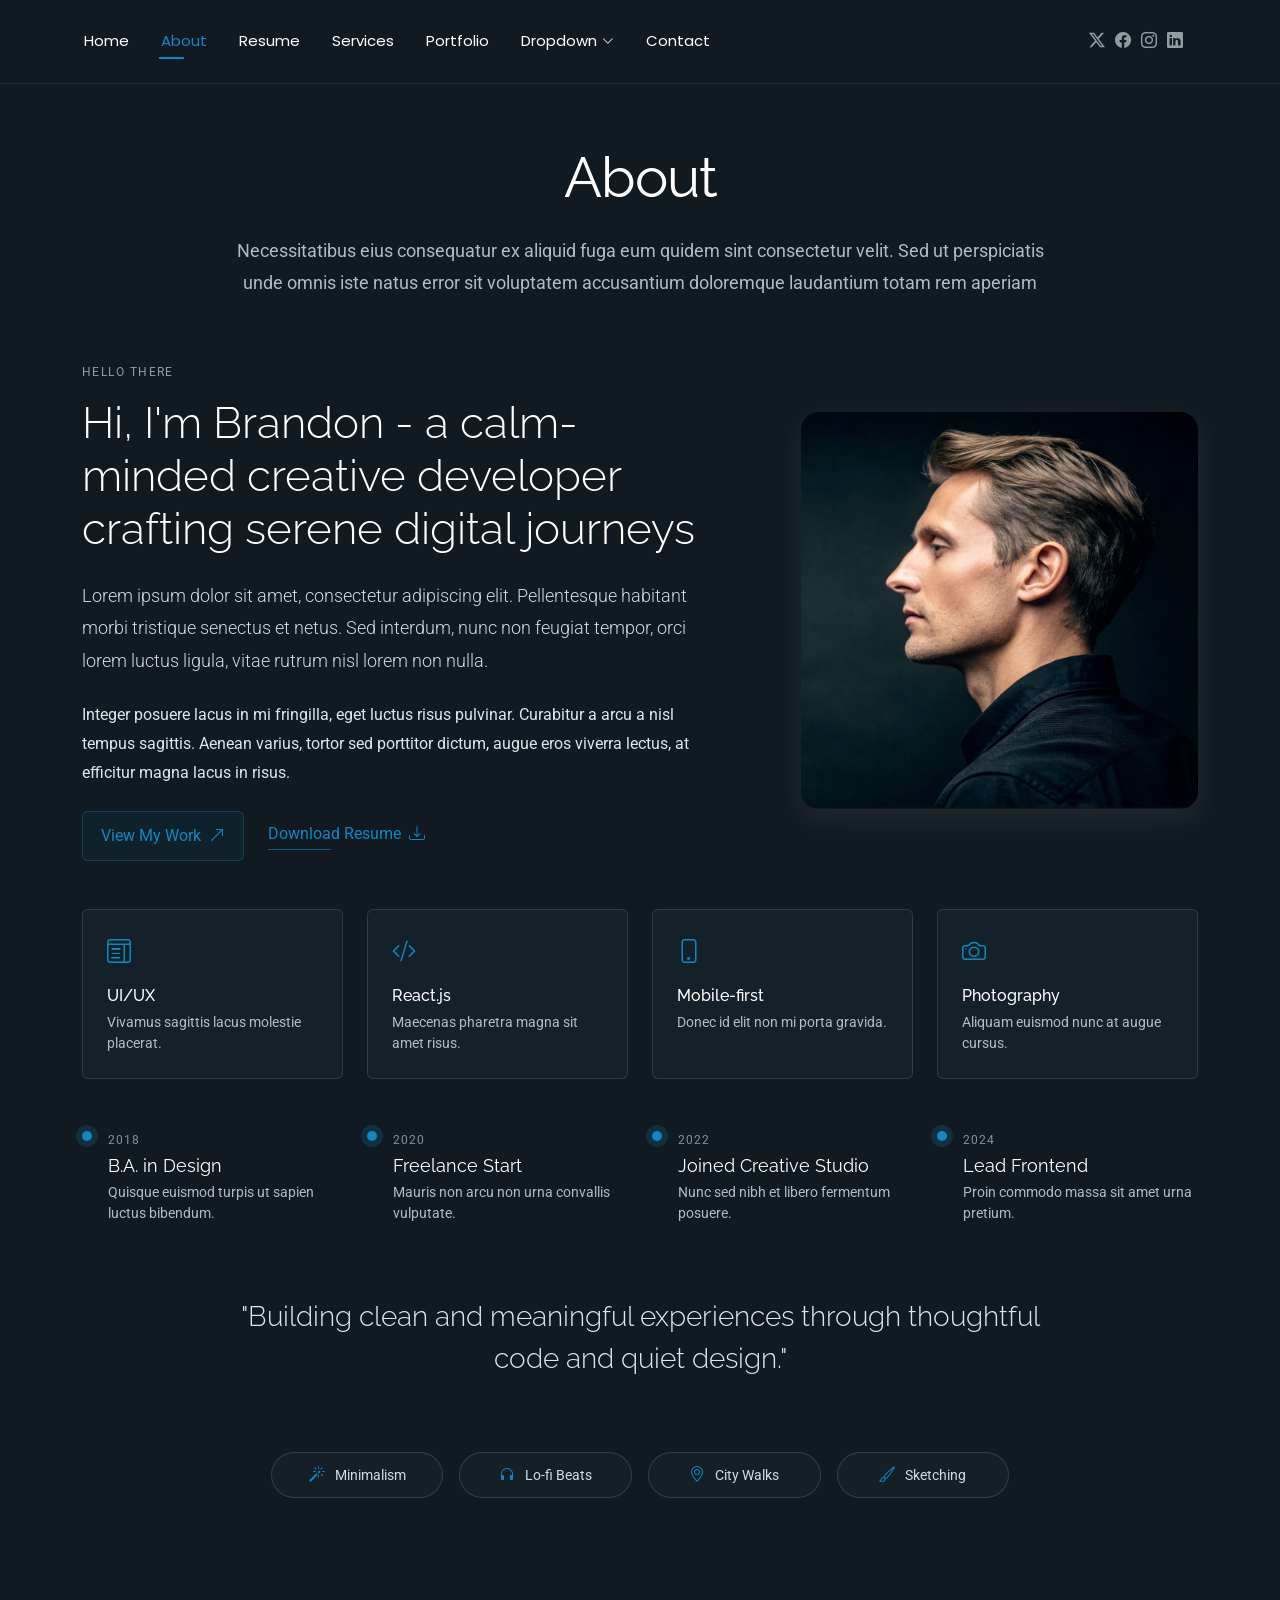
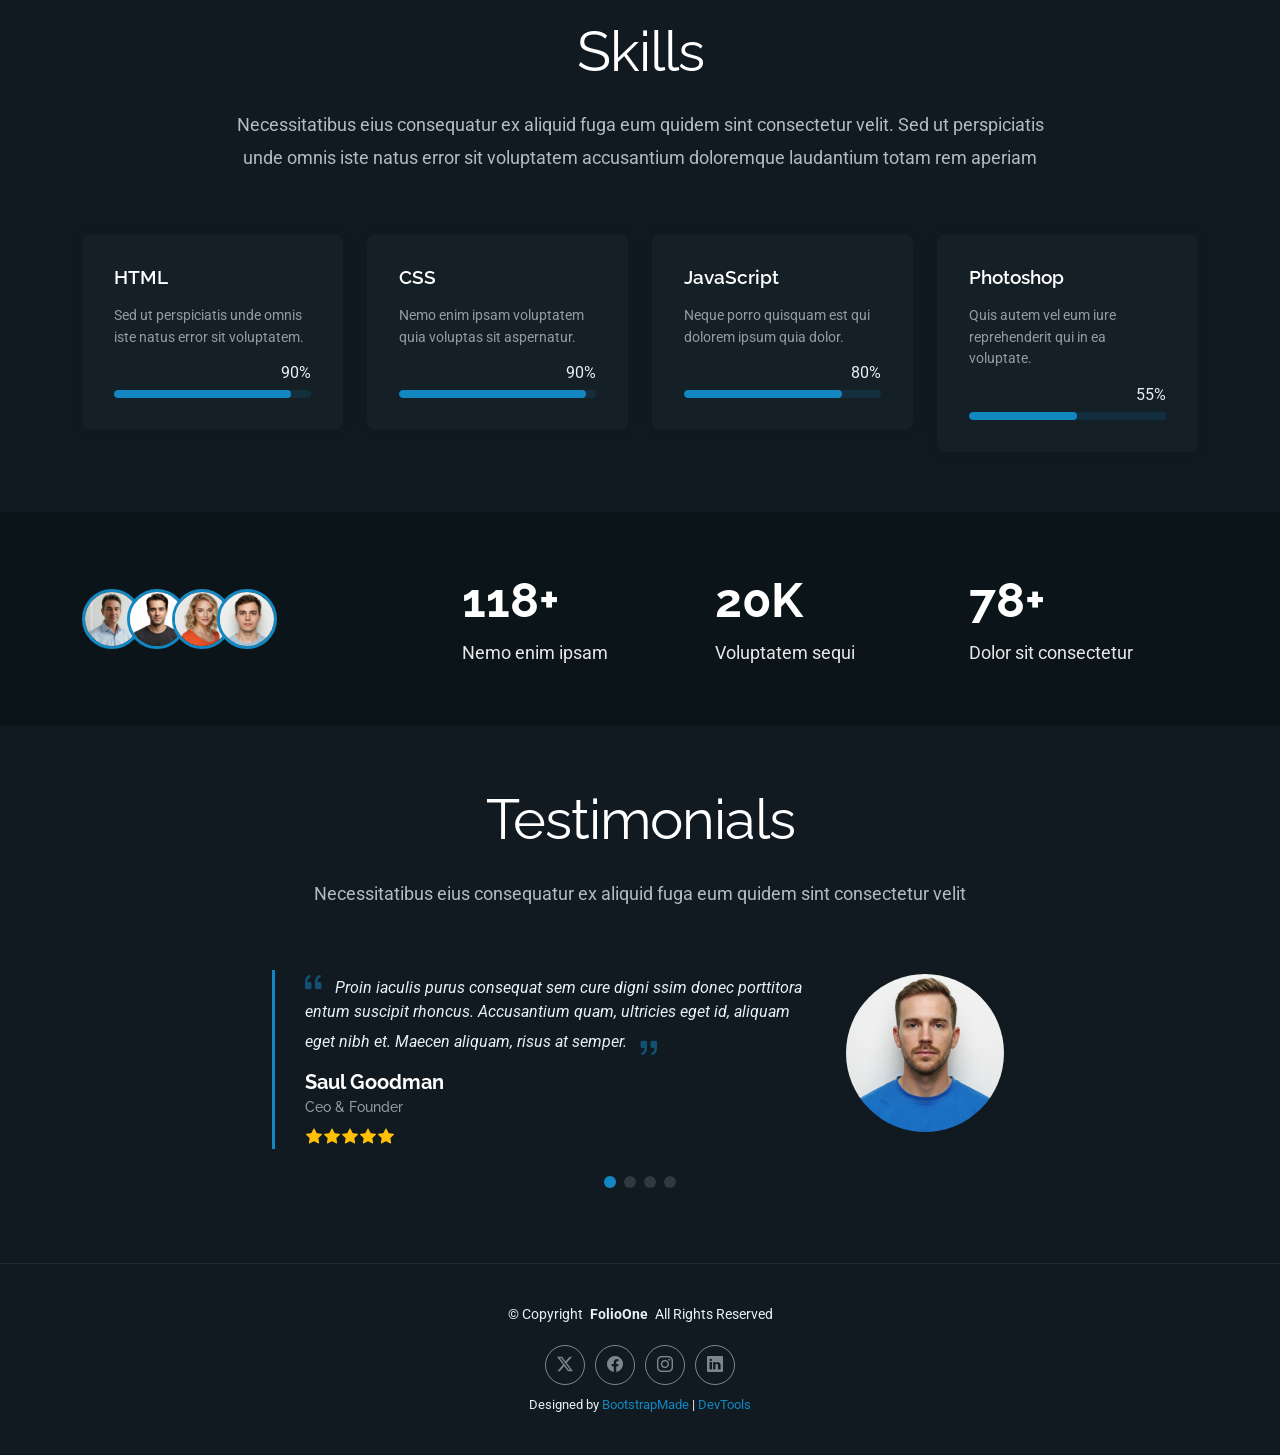
==== about.html @ ba0eefe0 "update resemu" ====
<!DOCTYPE html>
<html lang="en">

<head>
  <meta charset="utf-8">
  <meta content="width=device-width, initial-scale=1.0" name="viewport">
  <title>About - FolioOne Bootstrap Template</title>
  <meta name="description" content="">
  <meta name="keywords" content="">

  <!-- Favicons -->
  <link href="assets/img/favicon.png" rel="icon">
  <link href="assets/img/apple-touch-icon.png" rel="apple-touch-icon">

  <!-- Fonts -->
  <link href="https://fonts.googleapis.com" rel="preconnect">
  <link href="https://fonts.gstatic.com" rel="preconnect" crossorigin>
  <link href="https://fonts.googleapis.com/css2?family=Roboto:ital,wght@0,100;0,300;0,400;0,500;0,700;0,900;1,100;1,300;1,400;1,500;1,700;1,900&family=Poppins:ital,wght@0,100;0,200;0,300;0,400;0,500;0,600;0,700;0,800;0,900;1,100;1,200;1,300;1,400;1,500;1,600;1,700;1,800;1,900&family=Raleway:ital,wght@0,100;0,200;0,300;0,400;0,500;0,600;0,700;0,800;0,900;1,100;1,200;1,300;1,400;1,500;1,600;1,700;1,800;1,900&display=swap" rel="stylesheet">

  <!-- Vendor CSS Files -->
  <link href="assets/vendor/bootstrap/css/bootstrap.min.css" rel="stylesheet">
  <link href="assets/vendor/bootstrap-icons/bootstrap-icons.css" rel="stylesheet">
  <link href="assets/vendor/aos/aos.css" rel="stylesheet">
  <link href="assets/vendor/swiper/swiper-bundle.min.css" rel="stylesheet">
  <link href="assets/vendor/glightbox/css/glightbox.min.css" rel="stylesheet">

  <!-- Main CSS File -->
  <link href="assets/css/main.css" rel="stylesheet">

  <!-- =======================================================
  * Template Name: FolioOne
  * Template URL: https://bootstrapmade.com/folioone-bootstrap-portfolio-website-template/
  * Updated: Aug 23 2025 with Bootstrap v5.3.7
  * Author: BootstrapMade.com
  * License: https://bootstrapmade.com/license/
  ======================================================== -->
</head>

<body class="about-page">

  <header id="header" class="header d-flex align-items-center light-background sticky-top">
    <div class="container position-relative d-flex align-items-center justify-content-between">

      <!-- <a href="index.html" class="logo d-flex align-items-center me-auto me-xl-0">
      <img src="assets/img/logo.webp" alt="">
      <h1 class="sitename">FolioOne</h1> 
    </a> -->

      <nav id="navmenu" class="navmenu">
        <ul>
          <li><a href="index.html">Home</a></li>
          <li><a href="about.html" class="active">About</a></li>
          <li><a href="resume.html">Resume</a></li>
          <li><a href="services.html">Services</a></li>
          <li><a href="portfolio.html">Portfolio</a></li>
          <li class="dropdown"><a href="#"><span>Dropdown</span> <i class="bi bi-chevron-down toggle-dropdown"></i></a>
            <ul>
              <li><a href="#">Dropdown 1</a></li>
              <li class="dropdown"><a href="#"><span>Deep Dropdown</span> <i class="bi bi-chevron-down toggle-dropdown"></i></a>
                <ul>
                  <li><a href="#">Deep Dropdown 1</a></li>
                  <li><a href="#">Deep Dropdown 2</a></li>
                  <li><a href="#">Deep Dropdown 3</a></li>
                  <li><a href="#">Deep Dropdown 4</a></li>
                  <li><a href="#">Deep Dropdown 5</a></li>
                </ul>
              </li>
              <li><a href="#">Dropdown 2</a></li>
              <li><a href="#">Dropdown 3</a></li>
              <li><a href="#">Dropdown 4</a></li>
            </ul>
          </li>
          <li><a href="contact.html">Contact</a></li>
        </ul>
        <i class="mobile-nav-toggle d-xl-none bi bi-list"></i>
      </nav>

      <div class="header-social-links">
        <a href="#" class="twitter"><i class="bi bi-twitter-x"></i></a>
        <a href="#" class="facebook"><i class="bi bi-facebook"></i></a>
        <a href="#" class="instagram"><i class="bi bi-instagram"></i></a>
        <a href="#" class="linkedin"><i class="bi bi-linkedin"></i></a>
      </div>

    </div>
  </header>

  <main class="main">

    <!-- About Section -->
    <section id="about" class="about section">

      <!-- Section Title -->
      <div class="container section-title" data-aos="fade-up">
        <h2>About</h2>
        <p>Necessitatibus eius consequatur ex aliquid fuga eum quidem sint consectetur velit. Sed ut perspiciatis unde omnis iste natus error sit voluptatem accusantium doloremque laudantium totam rem aperiam</p>
      </div><!-- End Section Title -->

      <div class="container" data-aos="fade-up" data-aos-delay="100">

        <!-- Intro + Photo -->
        <div class="row align-items-center justify-content-between gy-5 mb-5">
          <div class="col-lg-7" data-aos="fade-right" data-aos-delay="150">
            <div class="intro-content">
              <span class="eyebrow">Hello there</span>
              <h2 class="headline">Hi, I'm Brandon - a calm-minded creative developer crafting serene digital journeys</h2>
              <p class="lead">
                Lorem ipsum dolor sit amet, consectetur adipiscing elit. Pellentesque habitant morbi tristique senectus et netus. Sed interdum, nunc non feugiat tempor, orci lorem luctus ligula, vitae rutrum nisl lorem non nulla.
              </p>
              <p>
                Integer posuere lacus in mi fringilla, eget luctus risus pulvinar. Curabitur a arcu a nisl tempus sagittis. Aenean varius, tortor sed porttitor dictum, augue eros viverra lectus, at efficitur magna lacus in risus.
              </p>

              <div class="cta-group">
                <a href="#portfolio" class="btn-ghost">
                  View My Work <i class="bi bi-arrow-up-right"></i>
                </a>
                <a href="#" class="link-underline">
                  Download Resume <i class="bi bi-download"></i>
                </a>
              </div>
            </div>
          </div>

          <div class="col-lg-5" data-aos="zoom-in" data-aos-delay="250">
            <figure class="profile-figure text-center text-lg-end">
              <img src="assets/img/profile/profile-square-11.webp" alt="Portrait of Alex" class="img-fluid profile-photo">
            </figure>
          </div>
        </div>
        <!-- End Intro + Photo -->

        <!-- Skills Grid -->
        <div class="mb-5">
          <div class="row g-4">
            <div class="col-6 col-md-4 col-lg-3" data-aos="fade-up" data-aos-delay="120">
              <div class="skill-item">
                <i class="bi bi-layout-text-window"></i>
                <h3>UI/UX</h3>
                <p>Vivamus sagittis lacus molestie placerat.</p>
              </div>
            </div>
            <div class="col-6 col-md-4 col-lg-3" data-aos="fade-up" data-aos-delay="180">
              <div class="skill-item">
                <i class="bi bi-code-slash"></i>
                <h3>React.js</h3>
                <p>Maecenas pharetra magna sit amet risus.</p>
              </div>
            </div>
            <div class="col-6 col-md-4 col-lg-3" data-aos="fade-up" data-aos-delay="240">
              <div class="skill-item">
                <i class="bi bi-phone"></i>
                <h3>Mobile-first</h3>
                <p>Donec id elit non mi porta gravida.</p>
              </div>
            </div>
            <div class="col-6 col-md-4 col-lg-3" data-aos="fade-up" data-aos-delay="300">
              <div class="skill-item">
                <i class="bi bi-camera"></i>
                <h3>Photography</h3>
                <p>Aliquam euismod nunc at augue cursus.</p>
              </div>
            </div>
          </div>
        </div>
        <!-- End Skills Grid -->

        <!-- Journey Timeline -->
        <div class="mb-5">
          <div class="row g-4">
            <div class="col-md-6 col-lg-3" data-aos="fade-up" data-aos-delay="120">
              <article class="timeline-item">
                <span class="dot"></span>
                <time>2018</time>
                <h4>B.A. in Design</h4>
                <p>Quisque euismod turpis ut sapien luctus bibendum.</p>
              </article>
            </div>
            <div class="col-md-6 col-lg-3" data-aos="fade-up" data-aos-delay="180">
              <article class="timeline-item">
                <span class="dot"></span>
                <time>2020</time>
                <h4>Freelance Start</h4>
                <p>Mauris non arcu non urna convallis vulputate.</p>
              </article>
            </div>
            <div class="col-md-6 col-lg-3" data-aos="fade-up" data-aos-delay="240">
              <article class="timeline-item">
                <span class="dot"></span>
                <time>2022</time>
                <h4>Joined Creative Studio</h4>
                <p>Nunc sed nibh et libero fermentum posuere.</p>
              </article>
            </div>
            <div class="col-md-6 col-lg-3" data-aos="fade-up" data-aos-delay="300">
              <article class="timeline-item">
                <span class="dot"></span>
                <time>2024</time>
                <h4>Lead Frontend</h4>
                <p>Proin commodo massa sit amet urna pretium.</p>
              </article>
            </div>
          </div>
        </div>
        <!-- End Journey Timeline -->

        <!-- Quote -->
        <blockquote class="personal-quote text-center mb-5" data-aos="fade-down" data-aos-delay="200">
          <p>"Building clean and meaningful experiences through thoughtful code and quiet design."</p>
        </blockquote>
        <!-- End Quote -->

        <!-- Fun Facts -->
        <div class="row g-3 justify-content-center">
          <div class="col-6 col-md-3 col-lg-2" data-aos="zoom-in" data-aos-delay="120">
            <div class="fact-pill">
              <i class="bi bi-magic"></i>
              <span>Minimalism</span>
            </div>
          </div>
          <div class="col-6 col-md-3 col-lg-2" data-aos="zoom-in" data-aos-delay="160">
            <div class="fact-pill">
              <i class="bi bi-headphones"></i>
              <span>Lo-fi Beats</span>
            </div>
          </div>
          <div class="col-6 col-md-3 col-lg-2" data-aos="zoom-in" data-aos-delay="200">
            <div class="fact-pill">
              <i class="bi bi-geo-alt"></i>
              <span>City Walks</span>
            </div>
          </div>
          <div class="col-6 col-md-3 col-lg-2" data-aos="zoom-in" data-aos-delay="240">
            <div class="fact-pill">
              <i class="bi bi-brush"></i>
              <span>Sketching</span>
            </div>
          </div>
        </div>
        <!-- End Fun Facts -->

      </div>

    </section><!-- /About Section -->

    <!-- Skills Section -->
    <section id="skills" class="skills section">

      <!-- Section Title -->
      <div class="container section-title" data-aos="fade-up">
        <h2>Skills</h2>
        <p>Necessitatibus eius consequatur ex aliquid fuga eum quidem sint consectetur velit. Sed ut perspiciatis unde omnis iste natus error sit voluptatem accusantium doloremque laudantium totam rem aperiam</p>
      </div><!-- End Section Title -->

      <div class="container" data-aos="fade-up" data-aos-delay="100">

        <div class="row g-4 skills-animation">

          <div class="col-md-6 col-lg-3" data-aos="fade-up" data-aos-delay="100">
            <div class="skill-box">
              <h3>HTML</h3>
              <p>Sed ut perspiciatis unde omnis iste natus error sit voluptatem.</p>
              <span class="text-end d-block">90%</span>
              <div class="progress">
                <div class="progress-bar" role="progressbar" aria-valuenow="90" aria-valuemin="0" aria-valuemax="100"></div>
              </div>
            </div>
          </div>

          <div class="col-md-6 col-lg-3" data-aos="fade-up" data-aos-delay="200">
            <div class="skill-box">
              <h3>CSS</h3>
              <p>Nemo enim ipsam voluptatem quia voluptas sit aspernatur.</p>
              <span class="text-end d-block">90%</span>
              <div class="progress">
                <div class="progress-bar" role="progressbar" aria-valuenow="95" aria-valuemin="0" aria-valuemax="100"></div>
              </div>
            </div>
          </div>

          <div class="col-md-6 col-lg-3" data-aos="fade-up" data-aos-delay="300">
            <div class="skill-box">
              <h3>JavaScript</h3>
              <p>Neque porro quisquam est qui dolorem ipsum quia dolor.</p>
              <span class="text-end d-block">80%</span>
              <div class="progress">
                <div class="progress-bar" role="progressbar" aria-valuenow="80" aria-valuemin="0" aria-valuemax="100"></div>
              </div>
            </div>
          </div>

          <div class="col-md-6 col-lg-3" data-aos="fade-up" data-aos-delay="400">
            <div class="skill-box">
              <h3>Photoshop</h3>
              <p>Quis autem vel eum iure reprehenderit qui in ea voluptate.</p>
              <span class="text-end d-block">55%</span>
              <div class="progress">
                <div class="progress-bar" role="progressbar" aria-valuenow="55" aria-valuemin="0" aria-valuemax="100">
                </div>
              </div>
            </div>
          </div>

        </div>

      </div>

    </section><!-- /Skills Section -->

    <!-- Stats Section -->
    <section id="stats" class="stats section dark-background">

      <div class="container" data-aos="fade-up" data-aos-delay="100">

        <div class="row align-items-center">
          <div class="col-lg-4" data-aos="fade-up" data-aos-delay="200">
            <div class="avatars d-flex align-items-center">
              <img src="assets/img/person/person-m-2.webp" alt="Avatar 1" class="rounded-circle" loading="lazy">
              <img src="assets/img/person/person-m-3.webp" alt="Avatar 2" class="rounded-circle" loading="lazy">
              <img src="assets/img/person/person-f-5.webp" alt="Avatar 3" class="rounded-circle" loading="lazy">
              <img src="assets/img/person/person-m-5.webp" alt="Avatar 4" class="rounded-circle" loading="lazy">
            </div>
          </div>

          <div class="col-lg-8">
            <div class="row counters">
              <div class="col-md-4" data-aos="fade-up" data-aos-delay="300">
                <h2><span data-purecounter-start="0" data-purecounter-end="185" data-purecounter-duration="1" class="purecounter"></span>+</h2>
                <p>Nemo enim ipsam</p>
              </div>

              <div class="col-md-4" data-aos="fade-up" data-aos-delay="400">
                <h2><span data-purecounter-start="0" data-purecounter-end="32" data-purecounter-duration="1" class="purecounter"></span>K</h2>
                <p>Voluptatem sequi</p>
              </div>

              <div class="col-md-4" data-aos="fade-up" data-aos-delay="500">
                <h2><span data-purecounter-start="0" data-purecounter-end="128" data-purecounter-duration="1" class="purecounter"></span>+</h2>
                <p>Dolor sit consectetur</p>
              </div>
            </div>
          </div>
        </div>
      </div>

    </section><!-- /Stats Section -->

    <!-- Testimonials Section -->
    <section id="testimonials" class="testimonials section">

      <!-- Section Title -->
      <div class="container section-title" data-aos="fade-up">
        <h2>Testimonials</h2>
        <p>Necessitatibus eius consequatur ex aliquid fuga eum quidem sint consectetur velit</p>
      </div><!-- End Section Title -->

      <div class="container" data-aos="fade-up" data-aos-delay="100">

        <div class="swiper init-swiper">
          <script type="application/json" class="swiper-config">
            {
              "loop": true,
              "speed": 600,
              "autoplay": {
                "delay": 5000
              },
              "slidesPerView": "auto",
              "pagination": {
                "el": ".swiper-pagination",
                "type": "bullets",
                "clickable": true
              }
            }
          </script>
          <div class="swiper-wrapper">

            <div class="swiper-slide">
              <div class="testimonial-item">
                <div class="row gy-4 justify-content-center">
                  <div class="col-lg-6">
                    <div class="testimonial-content">
                      <p>
                        <i class="bi bi-quote quote-icon-left"></i>
                        <span>Proin iaculis purus consequat sem cure digni ssim donec porttitora entum suscipit rhoncus. Accusantium quam, ultricies eget id, aliquam eget nibh et. Maecen aliquam, risus at semper.</span>
                        <i class="bi bi-quote quote-icon-right"></i>
                      </p>
                      <h3>Saul Goodman</h3>
                      <h4>Ceo &amp; Founder</h4>
                      <div class="stars">
                        <i class="bi bi-star-fill"></i><i class="bi bi-star-fill"></i><i class="bi bi-star-fill"></i><i class="bi bi-star-fill"></i><i class="bi bi-star-fill"></i>
                      </div>
                    </div>
                  </div>
                  <div class="col-lg-2 text-center">
                    <img src="assets/img/person/person-m-9.webp" class="img-fluid testimonial-img" alt="">
                  </div>
                </div>
              </div>
            </div><!-- End testimonial item -->

            <div class="swiper-slide">
              <div class="testimonial-item">
                <div class="row gy-4 justify-content-center">
                  <div class="col-lg-6">
                    <div class="testimonial-content">
                      <p>
                        <i class="bi bi-quote quote-icon-left"></i>
                        <span>Export tempor illum tamen malis malis eram quae irure esse labore quem cillum quid cillum eram malis quorum velit fore eram velit sunt aliqua noster fugiat irure amet legam anim culpa.</span>
                        <i class="bi bi-quote quote-icon-right"></i>
                      </p>
                      <h3>Sara Wilsson</h3>
                      <h4>Designer</h4>
                      <div class="stars">
                        <i class="bi bi-star-fill"></i><i class="bi bi-star-fill"></i><i class="bi bi-star-fill"></i><i class="bi bi-star-fill"></i><i class="bi bi-star-fill"></i>
                      </div>
                    </div>
                  </div>
                  <div class="col-lg-2 text-center">
                    <img src="assets/img/person/person-f-5.webp" class="img-fluid testimonial-img" alt="">
                  </div>
                </div>
              </div>
            </div><!-- End testimonial item -->

            <div class="swiper-slide">
              <div class="testimonial-item">
                <div class="row gy-4 justify-content-center">
                  <div class="col-lg-6">
                    <div class="testimonial-content">
                      <p>
                        <i class="bi bi-quote quote-icon-left"></i>
                        <span>Enim nisi quem export duis labore cillum quae magna enim sint quorum nulla quem veniam duis minim tempor labore quem eram duis noster aute amet eram fore quis sint minim.</span>
                        <i class="bi bi-quote quote-icon-right"></i>
                      </p>
                      <h3>Jena Karlis</h3>
                      <h4>Store Owner</h4>
                      <div class="stars">
                        <i class="bi bi-star-fill"></i><i class="bi bi-star-fill"></i><i class="bi bi-star-fill"></i><i class="bi bi-star-fill"></i><i class="bi bi-star-fill"></i>
                      </div>
                    </div>
                  </div>
                  <div class="col-lg-2 text-center">
                    <img src="assets/img/person/person-f-12.webp" class="img-fluid testimonial-img" alt="">
                  </div>
                </div>
              </div>
            </div><!-- End testimonial item -->

            <div class="swiper-slide">
              <div class="testimonial-item">
                <div class="row gy-4 justify-content-center">
                  <div class="col-lg-6">
                    <div class="testimonial-content">
                      <p>
                        <i class="bi bi-quote quote-icon-left"></i>
                        <span>Fugiat enim eram quae cillum dolore dolor amet nulla culpa multos export minim fugiat minim velit minim dolor enim duis veniam ipsum anim magna sunt elit fore quem dolore labore illum veniam.</span>
                        <i class="bi bi-quote quote-icon-right"></i>
                      </p>
                      <h3>John Larson</h3>
                      <h4>Entrepreneur</h4>
                      <div class="stars">
                        <i class="bi bi-star-fill"></i><i class="bi bi-star-fill"></i><i class="bi bi-star-fill"></i><i class="bi bi-star-fill"></i><i class="bi bi-star-fill"></i>
                      </div>
                    </div>
                  </div>
                  <div class="col-lg-2 text-center">
                    <img src="assets/img/person/person-m-12.webp" class="img-fluid testimonial-img" alt="">
                  </div>
                </div>
              </div>
            </div><!-- End testimonial item -->

          </div>
          <div class="swiper-pagination"></div>
        </div>

      </div>

    </section><!-- /Testimonials Section -->

  </main>

  <footer id="footer" class="footer">

    <div class="container">
      <div class="copyright text-center ">
        <p>© <span>Copyright</span> <strong class="px-1 sitename">FolioOne</strong> <span>All Rights Reserved<br></span></p>
      </div>
      <div class="social-links d-flex justify-content-center">
        <a href=""><i class="bi bi-twitter-x"></i></a>
        <a href=""><i class="bi bi-facebook"></i></a>
        <a href=""><i class="bi bi-instagram"></i></a>
        <a href=""><i class="bi bi-linkedin"></i></a>
      </div>
      <div class="credits">
        <!-- All the links in the footer should remain intact. -->
        <!-- You can delete the links only if you've purchased the pro version. -->
        <!-- Licensing information: https://bootstrapmade.com/license/ -->
        <!-- Purchase the pro version with working PHP/AJAX contact form: [buy-url] -->
        Designed by <a href="https://bootstrapmade.com/">BootstrapMade</a> | <a href="https://bootstrapmade.com/tools/">DevTools</a>
      </div>
    </div>

  </footer>

  <!-- Scroll Top -->
  <a href="#" id="scroll-top" class="scroll-top d-flex align-items-center justify-content-center"><i class="bi bi-arrow-up-short"></i></a>

  <!-- Preloader -->
  <div id="preloader"></div>

  <!-- Vendor JS Files -->
  <script src="assets/vendor/bootstrap/js/bootstrap.bundle.min.js"></script>
  <script src="assets/vendor/php-email-form/validate.js"></script>
  <script src="assets/vendor/aos/aos.js"></script>
  <script src="assets/vendor/typed.js/typed.umd.js"></script>
  <script src="assets/vendor/waypoints/noframework.waypoints.js"></script>
  <script src="assets/vendor/purecounter/purecounter_vanilla.js"></script>
  <script src="assets/vendor/swiper/swiper-bundle.min.js"></script>
  <script src="assets/vendor/imagesloaded/imagesloaded.pkgd.min.js"></script>
  <script src="assets/vendor/isotope-layout/isotope.pkgd.min.js"></script>
  <script src="assets/vendor/glightbox/js/glightbox.min.js"></script>

  <!-- Main JS File -->
  <script src="assets/js/main.js"></script>

</body>

</html>
---- assets/css/main.css ----
/**
* Template Name: FolioOne
* Template URL: https://bootstrapmade.com/folioone-bootstrap-portfolio-website-template/
* Updated: Aug 23 2025 with Bootstrap v5.3.7
* Author: BootstrapMade.com
* License: https://bootstrapmade.com/license/
*/

/*--------------------------------------------------------------
# Font & Color Variables
# Help: https://bootstrapmade.com/color-system/
--------------------------------------------------------------*/
/* Fonts */
:root {
  --default-font: "Roboto",  system-ui, -apple-system, "Segoe UI", Roboto, "Helvetica Neue", Arial, "Noto Sans", "Liberation Sans", sans-serif, "Apple Color Emoji", "Segoe UI Emoji", "Segoe UI Symbol", "Noto Color Emoji";
  --heading-font: "Raleway",  sans-serif;
  --nav-font: "Poppins",  sans-serif;
}

/* Global Colors - The following color variables are used throughout the website. Updating them here will change the color scheme of the entire website */
:root { 
  --background-color: #101a20; /* Background color for the entire website, including individual sections */
  --default-color: #e7f2f7; /* Default color used for the majority of the text content across the entire website */
  --heading-color: #ffffff; /* Color for headings, subheadings and title throughout the website */
  --accent-color: #1387c1; /* Accent color that represents your brand on the website. It's used for buttons, links, and other elements that need to stand out */
  --surface-color: #141f26; /* The surface color is used as a background of boxed elements within sections, such as cards, icon boxes, or other elements that require a visual separation from the global background. */
  --contrast-color: #ffffff; /* Contrast color for text, ensuring readability against backgrounds of accent, heading, or default colors. */
}

/* Nav Menu Colors - The following color variables are used specifically for the navigation menu. They are separate from the global colors to allow for more customization options */
:root {
  --nav-color: #ffffff;  /* The default color of the main navmenu links */
  --nav-hover-color: #1387c1; /* Applied to main navmenu links when they are hovered over or active */
  --nav-mobile-background-color: #213642; /* Used as the background color for mobile navigation menu */
  --nav-dropdown-background-color: #051117; /* Used as the background color for dropdown items that appear when hovering over primary navigation items */
  --nav-dropdown-color: #e7f2f7; /* Used for navigation links of the dropdown items in the navigation menu. */
  --nav-dropdown-hover-color: #1387c1; /* Similar to --nav-hover-color, this color is applied to dropdown navigation links when they are hovered over. */
}

/* Color Presets - These classes override global colors when applied to any section or element, providing reuse of the sam color scheme. */

.light-background {
  --background-color: #142027;
  --surface-color: #325264;
}

.dark-background {
  --background-color: #0b1419;
  --default-color: #ffffff;
  --heading-color: #ffffff;
  --surface-color: #252525;
  --contrast-color: #ffffff;
}

/* Smooth scroll */
:root {
  scroll-behavior: smooth;
}

/*--------------------------------------------------------------
# General Styling & Shared Classes
--------------------------------------------------------------*/
body {
  color: var(--default-color);
  background-color: var(--background-color);
  font-family: var(--default-font);
}

a {
  color: var(--accent-color);
  text-decoration: none;
  transition: 0.3s;
}

a:hover {
  color: color-mix(in srgb, var(--accent-color), transparent 25%);
  text-decoration: none;
}

h1,
h2,
h3,
h4,
h5,
h6 {
  color: var(--heading-color);
  font-family: var(--heading-font);
}

/* PHP Email Form Messages
------------------------------*/
.php-email-form .error-message {
  display: none;
  background: #df1529;
  color: #ffffff;
  text-align: left;
  padding: 15px;
  margin-bottom: 24px;
  font-weight: 600;
}

.php-email-form .sent-message {
  display: none;
  color: #ffffff;
  background: #059652;
  text-align: center;
  padding: 15px;
  margin-bottom: 24px;
  font-weight: 600;
}

.php-email-form .loading {
  display: none;
  background: var(--surface-color);
  text-align: center;
  padding: 15px;
  margin-bottom: 24px;
}

.php-email-form .loading:before {
  content: "";
  display: inline-block;
  border-radius: 50%;
  width: 24px;
  height: 24px;
  margin: 0 10px -6px 0;
  border: 3px solid var(--accent-color);
  border-top-color: var(--surface-color);
  animation: php-email-form-loading 1s linear infinite;
}

@keyframes php-email-form-loading {
  0% {
    transform: rotate(0deg);
  }

  100% {
    transform: rotate(360deg);
  }
}

/*--------------------------------------------------------------
# Global Header
--------------------------------------------------------------*/
.header {
  --background-color: rgba(255, 255, 255, 0);
  color: var(--default-color);
  background-color: var(--background-color);
  padding: 15px 0;
  transition: all 0.5s;
  z-index: 997;
  border-bottom: 1px solid color-mix(in srgb, var(--default-color), transparent 92%);
}

.header .logo {
  line-height: 1;
}

.header .logo img {
  max-height: 36px;
  margin-right: 8px;
}

.header .logo h1 {
  font-size: 32px;
  margin: 0;
  font-weight: 400;
  color: var(--heading-color);
}

.header .header-social-links {
  padding-right: 15px;
}

.header .header-social-links a {
  color: color-mix(in srgb, var(--default-color), transparent 40%);
  padding-left: 6px;
  display: inline-block;
  transition: 0.3s;
  font-size: 16px;
}

.header .header-social-links a:hover {
  color: var(--default-color);
}

.header .header-social-links a i {
  line-height: 0px;
}

@media (max-width: 1200px) {
  .header .logo {
    order: 1;
  }

  .header .header-social-links {
    order: 2;
  }

  .header .navmenu {
    order: 3;
  }
}

/* Global Header on Scroll
------------------------------*/
.scrolled .header {
  --background-color: rgba(16, 26, 32, 0.9);
}

/*--------------------------------------------------------------
# Navigation Menu
--------------------------------------------------------------*/
/* Desktop Navigation */
@media (min-width: 1200px) {
  .navmenu {
    padding: 0;
  }

  .navmenu ul {
    margin: 0;
    padding: 0;
    display: flex;
    list-style: none;
    align-items: center;
  }

  .navmenu li {
    position: relative;
  }

  .navmenu>ul>li {
    white-space: nowrap;
    padding: 15px 28px 15px 0;
  }

  .navmenu>ul>li:last-child {
    padding-right: 0;
  }

  .navmenu a,
  .navmenu a:focus {
    color: var(--nav-color);
    font-size: 15px;
    padding: 0 2px;
    font-family: var(--nav-font);
    font-weight: 400;
    display: flex;
    align-items: center;
    justify-content: space-between;
    white-space: nowrap;
    transition: 0.3s;
    position: relative;
  }

  .navmenu a i,
  .navmenu a:focus i {
    font-size: 12px;
    line-height: 0;
    margin-left: 5px;
    transition: 0.3s;
  }

  .navmenu>ul>li>a:before {
    content: "";
    position: absolute;
    height: 2px;
    bottom: -6px;
    left: 0;
    background-color: var(--nav-hover-color);
    visibility: hidden;
    width: 0px;
    transition: all 0.3s ease-in-out 0s;
  }

  .navmenu a:hover:before,
  .navmenu li:hover>a:before,
  .navmenu .active:before {
    visibility: visible;
    width: 25px;
  }

  .navmenu li:hover>a,
  .navmenu .active,
  .navmenu .active:focus {
    color: var(--nav-hover-color);
  }

  .navmenu .dropdown ul {
    margin: 0;
    padding: 10px 0;
    background: var(--nav-dropdown-background-color);
    display: block;
    position: absolute;
    visibility: hidden;
    left: -5px;
    top: 130%;
    opacity: 0;
    transition: 0.3s;
    border-radius: 4px;
    z-index: 99;
    box-shadow: 0px 0px 30px rgba(0, 0, 0, 0.1);
  }

  .navmenu .dropdown ul li {
    min-width: 200px;
  }

  .navmenu .dropdown ul a {
    padding: 10px 20px;
    font-size: 15px;
    text-transform: none;
    color: var(--nav-dropdown-color);
  }

  .navmenu .dropdown ul a i {
    font-size: 12px;
  }

  .navmenu .dropdown ul a:hover,
  .navmenu .dropdown ul .active:hover,
  .navmenu .dropdown ul li:hover>a {
    color: var(--nav-dropdown-hover-color);
  }

  .navmenu .dropdown:hover>ul {
    opacity: 1;
    top: 100%;
    visibility: visible;
  }

  .navmenu .dropdown .dropdown ul {
    top: 0;
    left: -90%;
    visibility: hidden;
  }

  .navmenu .dropdown .dropdown:hover>ul {
    opacity: 1;
    top: 0;
    left: -100%;
    visibility: visible;
  }
}

/* Mobile Navigation */
@media (max-width: 1199px) {
  .mobile-nav-toggle {
    color: var(--nav-color);
    font-size: 28px;
    line-height: 0;
    margin-right: 10px;
    cursor: pointer;
    transition: color 0.3s;
  }

  .navmenu {
    padding: 0;
    z-index: 9997;
  }

  .navmenu ul {
    display: none;
    list-style: none;
    position: absolute;
    inset: 60px 20px 20px 20px;
    padding: 10px 0;
    margin: 0;
    border-radius: 6px;
    background-color: var(--nav-mobile-background-color);
    border: 1px solid color-mix(in srgb, var(--default-color), transparent 90%);
    box-shadow: none;
    overflow-y: auto;
    transition: 0.3s;
    z-index: 9998;
  }

  .navmenu a,
  .navmenu a:focus {
    color: var(--nav-dropdown-color);
    padding: 10px 20px;
    font-family: var(--nav-font);
    font-size: 17px;
    font-weight: 500;
    display: flex;
    align-items: center;
    justify-content: space-between;
    white-space: nowrap;
    transition: 0.3s;
  }

  .navmenu a i,
  .navmenu a:focus i {
    font-size: 12px;
    line-height: 0;
    margin-left: 5px;
    width: 30px;
    height: 30px;
    display: flex;
    align-items: center;
    justify-content: center;
    border-radius: 50%;
    transition: 0.3s;
    background-color: color-mix(in srgb, var(--accent-color), transparent 90%);
  }

  .navmenu a i:hover,
  .navmenu a:focus i:hover {
    background-color: var(--accent-color);
    color: var(--contrast-color);
  }

  .navmenu a:hover,
  .navmenu .active,
  .navmenu .active:focus {
    color: var(--nav-dropdown-hover-color);
  }

  .navmenu .active i,
  .navmenu .active:focus i {
    background-color: var(--accent-color);
    color: var(--contrast-color);
    transform: rotate(180deg);
  }

  .navmenu .dropdown ul {
    position: static;
    display: none;
    z-index: 99;
    padding: 10px 0;
    margin: 10px 20px;
    background-color: var(--nav-dropdown-background-color);
    transition: all 0.5s ease-in-out;
  }

  .navmenu .dropdown ul ul {
    background-color: rgba(33, 37, 41, 0.1);
  }

  .navmenu .dropdown>.dropdown-active {
    display: block;
    background-color: rgba(33, 37, 41, 0.03);
  }

  .mobile-nav-active {
    overflow: hidden;
  }

  .mobile-nav-active .mobile-nav-toggle {
    color: #fff;
    position: absolute;
    font-size: 32px;
    top: 15px;
    right: 15px;
    margin-right: 0;
    z-index: 9999;
  }

  .mobile-nav-active .navmenu {
    position: fixed;
    overflow: hidden;
    inset: 0;
    background: rgba(33, 37, 41, 0.8);
    transition: 0.3s;
  }

  .mobile-nav-active .navmenu>ul {
    display: block;
  }
}

/*--------------------------------------------------------------
# Global Footer
--------------------------------------------------------------*/
.footer {
  color: var(--default-color);
  background-color: var(--background-color);
  font-size: 14px;
  padding: 40px 0;
  position: relative;
  border-top: 1px solid color-mix(in srgb, var(--default-color), transparent 92%);
}

.footer .copyright p {
  margin-bottom: 0;
}

.footer .social-links {
  margin-top: 20px;
}

.footer .social-links a {
  display: flex;
  align-items: center;
  justify-content: center;
  width: 40px;
  height: 40px;
  border-radius: 50%;
  border: 1px solid color-mix(in srgb, var(--default-color), transparent 50%);
  font-size: 16px;
  color: color-mix(in srgb, var(--default-color), transparent 50%);
  margin: 0 5px;
  transition: 0.3s;
}

.footer .social-links a:hover {
  color: var(--accent-color);
  border-color: var(--accent-color);
}

.footer .credits {
  margin-top: 10px;
  font-size: 13px;
  text-align: center;
}

/*--------------------------------------------------------------
# Preloader
--------------------------------------------------------------*/
#preloader {
  position: fixed;
  inset: 0;
  z-index: 9999;
  overflow: hidden;
  background-color: var(--background-color);
  transition: all 0.6s ease-out;
  width: 100%;
  height: 100vh;
}

#preloader:before,
#preloader:after {
  content: "";
  position: absolute;
  border: 4px solid var(--accent-color);
  border-radius: 50%;
  animation: animate-preloader 2s cubic-bezier(0, 0.2, 0.8, 1) infinite;
}

#preloader:after {
  animation-delay: -0.5s;
}

@keyframes animate-preloader {
  0% {
    width: 10px;
    height: 10px;
    top: calc(50% - 5px);
    left: calc(50% - 5px);
    opacity: 1;
  }

  100% {
    width: 72px;
    height: 72px;
    top: calc(50% - 36px);
    left: calc(50% - 36px);
    opacity: 0;
  }
}

/*--------------------------------------------------------------
# Scroll Top Button
--------------------------------------------------------------*/
.scroll-top {
  position: fixed;
  visibility: hidden;
  opacity: 0;
  right: 15px;
  bottom: -15px;
  z-index: 99999;
  background-color: var(--accent-color);
  width: 44px;
  height: 44px;
  border-radius: 50px;
  transition: all 0.4s;
}

.scroll-top i {
  font-size: 24px;
  color: var(--contrast-color);
  line-height: 0;
}

.scroll-top:hover {
  background-color: color-mix(in srgb, var(--accent-color), transparent 20%);
  color: var(--contrast-color);
}

.scroll-top.active {
  visibility: visible;
  opacity: 1;
  bottom: 15px;
}

/*--------------------------------------------------------------
# Disable aos animation delay on mobile devices
--------------------------------------------------------------*/
@media screen and (max-width: 768px) {
  [data-aos-delay] {
    transition-delay: 0 !important;
  }
}

/*--------------------------------------------------------------
# Global Page Titles & Breadcrumbs
--------------------------------------------------------------*/
.page-title {
  color: var(--default-color);
  background-color: var(--background-color);
  position: relative;
}

.page-title .heading {
  padding: 80px 0;
  border-top: 1px solid color-mix(in srgb, var(--default-color), transparent 90%);
}

.page-title .heading h1 {
  font-size: 38px;
  font-weight: 700;
}

.page-title nav {
  background-color: color-mix(in srgb, var(--default-color), transparent 96%);
  padding: 20px 0;
}

.page-title nav ol {
  display: flex;
  flex-wrap: wrap;
  list-style: none;
  padding: 0;
  margin: 0;
  font-size: 16px;
  font-weight: 400;
}

.page-title nav ol li+li {
  padding-left: 10px;
}

.page-title nav ol li+li::before {
  content: "/";
  display: inline-block;
  padding-right: 10px;
  color: color-mix(in srgb, var(--default-color), transparent 70%);
}

/*--------------------------------------------------------------
# Global Sections
--------------------------------------------------------------*/
section,
.section {
  color: var(--default-color);
  background-color: var(--background-color);
  padding: 60px 0;
  scroll-margin-top: 100px;
  overflow: clip;
}

@media (max-width: 1199px) {

  section,
  .section {
    scroll-margin-top: 66px;
  }
}

/*--------------------------------------------------------------
# Global Section Titles
--------------------------------------------------------------*/
.section-title {
  text-align: center;
  padding-bottom: 60px;
  position: relative;
}

.section-title h2 {
  font-size: 3.5rem;
  font-weight: 400;
  line-height: 1.2;
  color: var(--heading-color);
  margin-bottom: 1.5rem;
  letter-spacing: -1px;
}

@media (max-width: 768px) {
  .section-title h2 {
    font-size: 2.5rem;
  }
}

.section-title p {
  font-size: 1.125rem;
  line-height: 1.8;
  color: color-mix(in srgb, var(--default-color), transparent 25%);
  max-width: 900px;
  margin: 0 auto;
  text-wrap: balance;
}

/*--------------------------------------------------------------
# Hero Section
--------------------------------------------------------------*/
.hero {
  padding: 80px 0;
  min-height: 100vh;
  display: flex;
  align-items: center;
}

.hero .hero-content h1 {
  font-size: 3.5rem;
  font-weight: 700;
  margin-bottom: 1rem;
  line-height: 1.2;
}

.hero .hero-content h1 .highlight {
  color: var(--accent-color);
  position: relative;
}

.hero .hero-content h1 .highlight::after {
  content: "";
  position: absolute;
  bottom: 0;
  left: 0;
  width: 100%;
  height: 3px;
  background: linear-gradient(90deg, var(--accent-color), color-mix(in srgb, var(--accent-color), transparent 50%));
  border-radius: 2px;
}

@media (max-width: 768px) {
  .hero .hero-content h1 {
    font-size: 2.5rem;
  }
}

.hero .hero-content h2 {
  font-size: 1.5rem;
  font-weight: 400;
  margin-bottom: 2rem;
  color: color-mix(in srgb, var(--default-color), transparent 20%);
}

.hero .hero-content h2 .typed {
  color: var(--accent-color);
  font-weight: 600;
}

@media (max-width: 768px) {
  .hero .hero-content h2 {
    font-size: 1.25rem;
  }
}

.hero .hero-content p {
  font-size: 1.1rem;
  line-height: 1.6;
  margin-bottom: 2.5rem;
  color: color-mix(in srgb, var(--default-color), transparent 30%);
}

.hero .hero-actions {
  display: flex;
  gap: 1rem;
  margin-bottom: 3rem;
}

.hero .hero-actions .btn {
  padding: 12px 30px;
  border-radius: 50px;
  font-weight: 600;
  text-decoration: none;
  transition: all 0.3s ease;
  border: 2px solid;
}

.hero .hero-actions .btn.btn-primary {
  background: var(--accent-color);
  color: var(--contrast-color);
  border-color: var(--accent-color);
}

.hero .hero-actions .btn.btn-primary:hover {
  background: color-mix(in srgb, var(--accent-color), black 15%);
  border-color: color-mix(in srgb, var(--accent-color), black 15%);
  transform: translateY(-2px);
}

.hero .hero-actions .btn.btn-outline {
  background: transparent;
  color: var(--accent-color);
  border-color: var(--accent-color);
}

.hero .hero-actions .btn.btn-outline:hover {
  transform: translateY(-2px);
}

@media (max-width: 576px) {
  .hero .hero-actions {
    flex-direction: column;
  }

  .hero .hero-actions .btn {
    text-align: center;
  }
}

.hero .social-links {
  display: flex;
  gap: 1rem;
}

.hero .social-links a {
  width: 45px;
  height: 45px;
  background: var(--surface-color);
  border-radius: 50%;
  display: flex;
  align-items: center;
  justify-content: center;
  color: var(--default-color);
  font-size: 1.2rem;
  transition: all 0.3s ease;
}

.hero .social-links a:hover {
  background: var(--accent-color);
  color: var(--contrast-color);
  transform: translateY(-3px);
  box-shadow: 0 8px 25px color-mix(in srgb, var(--accent-color), transparent 70%);
}

.hero .hero-image {
  position: relative;
}

.hero .hero-image .image-wrapper {
  position: relative;
  max-width: 450px;
  margin: 0 auto;
}

.hero .hero-image .image-wrapper img {
  border-radius: 20px;
  box-shadow: 0 5px 15px color-mix(in srgb, var(--default-color), transparent 95%);
  transition: transform 0.3s ease;
}

.hero .hero-image .image-wrapper img:hover {
  transform: scale(1.02);
}

.hero .hero-image .floating-elements {
  position: absolute;
  top: 0;
  left: 0;
  right: 0;
  bottom: 0;
  pointer-events: none;
}

.hero .hero-image .floating-elements .floating-card {
  position: absolute;
  background: var(--surface-color);
  padding: 15px 20px;
  border-radius: 15px;
  box-shadow: 0 10px 30px color-mix(in srgb, var(--default-color), transparent 90%);
  display: flex;
  align-items: center;
  gap: 10px;
  font-weight: 600;
  animation: float 3s ease-in-out infinite;
}

.hero .hero-image .floating-elements .floating-card i {
  font-size: 1.5rem;
  color: var(--accent-color);
}

.hero .hero-image .floating-elements .floating-card.pabx {
  top: 10%;
  left: -15%;
  animation-delay: 1s;
}


.hero .hero-image .floating-elements .floating-card.design {
  top: 10%;
  right: -10%;
  animation-delay: 0s;
}

.hero .hero-image .floating-elements .floating-card.code {
  bottom: 30%;
  left: -15%;
  animation-delay: 1s;
}

.hero .hero-image .floating-elements .floating-card.creativity {
  top: 60%;
  right: -5%;
  animation-delay: 2s;
}

@media (max-width: 992px) {
  .hero .hero-image .floating-elements .floating-card {
    display: none;
  }
}

@keyframes float {

  0%,
  100% {
    transform: translateY(0px);
  }

  50% {
    transform: translateY(-10px);
  }
}

@media (max-width: 992px) {
  .hero .hero-content {
    text-align: center;
    margin-bottom: 3rem;
  }
}

/*--------------------------------------------------------------
# About Section
--------------------------------------------------------------*/
.about .intro-content .eyebrow {
  display: inline-block;
  letter-spacing: 0.12em;
  text-transform: uppercase;
  font-size: 12px;
  color: color-mix(in srgb, var(--default-color), transparent 40%);
  margin-bottom: 16px;
}

.about .intro-content .headline {
  font-family: var(--heading-font);
  font-weight: 300;
  line-height: 1.2;
  font-size: clamp(28px, 4vw, 44px);
  margin: 0 0 24px 0;
}

.about .intro-content .lead {
  font-size: 18px;
  line-height: 1.8;
  color: color-mix(in srgb, var(--default-color), transparent 10%);
  margin-bottom: 24px;
}

.about .intro-content p {
  line-height: 1.8;
  margin-bottom: 24px;
  color: color-mix(in srgb, var(--default-color), transparent 5%);
}

.about .intro-content .cta-group {
  display: flex;
  gap: 24px;
  align-items: center;
  margin-top: 24px;
}

.about .intro-content .cta-group .btn-ghost {
  display: inline-flex;
  align-items: center;
  gap: 8px;
  padding: 12px 18px;
  border-radius: 6px;
  color: var(--accent-color);
  background: color-mix(in srgb, var(--accent-color), transparent 92%);
  border: 1px solid color-mix(in srgb, var(--accent-color), transparent 70%);
  transition: 0.3s ease-in-out;
}

.about .intro-content .cta-group .btn-ghost:hover,
.about .intro-content .cta-group .btn-ghost:focus {
  color: var(--contrast-color);
  background: var(--accent-color);
  border-color: var(--accent-color);
  outline: none;
  box-shadow: 0 0 0 3px color-mix(in srgb, var(--accent-color), transparent 70%);
}

.about .intro-content .cta-group .link-underline {
  display: inline-flex;
  align-items: center;
  gap: 8px;
  position: relative;
  color: var(--accent-color);
  padding-bottom: 4px;
  transition: 0.3s ease-in-out;
}

.about .intro-content .cta-group .link-underline::after {
  content: "";
  position: absolute;
  left: 0;
  right: 0;
  bottom: 0;
  height: 1px;
  background: color-mix(in srgb, var(--accent-color), transparent 40%);
  transform: scaleX(0.4);
  transform-origin: left;
  transition: 0.3s ease-in-out;
}

.about .intro-content .cta-group .link-underline:hover,
.about .intro-content .cta-group .link-underline:focus {
  color: color-mix(in srgb, var(--accent-color), transparent 10%);
  outline: none;
}

.about .intro-content .cta-group .link-underline:hover::after,
.about .intro-content .cta-group .link-underline:focus::after {
  transform: scaleX(1);
}

.about .profile-figure {
  margin: 0;
}

.about .profile-figure .profile-photo {
  width: 88%;
  max-width: 440px;
  border-radius: 18px;
  box-shadow: 0 10px 30px color-mix(in srgb, var(--default-color), transparent 92%);
  transform: translateY(0);
  transition: transform 0.3s ease-in-out;
}

.about .profile-figure .profile-caption {
  margin-top: 24px;
  display: flex;
  align-items: center;
  justify-content: center;
}

.about .profile-figure .profile-caption .meta {
  font-size: 14px;
  color: color-mix(in srgb, var(--default-color), transparent 20%);
}

.about .profile-figure .profile-caption .meta .funfact {
  font-size: 13px;
  margin-top: 4px;
  color: color-mix(in srgb, var(--default-color), transparent 35%);
}

.about .profile-figure:hover .profile-photo {
  transform: translateY(-4px);
}

.about .skill-item {
  padding: 24px;
  border-radius: 6px;
  transition: 0.3s ease-in-out;
  background: color-mix(in srgb, var(--surface-color), var(--accent-color) 2%);
  border: 1px solid color-mix(in srgb, var(--default-color), transparent 88%);
  height: 100%;
}

.about .skill-item i {
  font-size: 24px;
  color: var(--accent-color);
  margin-bottom: 16px;
  display: inline-block;
}

.about .skill-item h3 {
  font-size: 16px;
  margin-bottom: 6px;
  font-weight: 500;
}

.about .skill-item p {
  margin: 0;
  font-size: 14px;
  color: color-mix(in srgb, var(--default-color), transparent 25%);
}

.about .skill-item:hover {
  transform: translateY(-3px);
  border-color: color-mix(in srgb, var(--accent-color), transparent 60%);
  box-shadow: 0 10px 30px color-mix(in srgb, var(--default-color), transparent 92%);
}

.about .timeline-item {
  position: relative;
  padding-left: 26px;
}

.about .timeline-item time {
  display: inline-block;
  font-size: 12px;
  letter-spacing: 0.08em;
  text-transform: uppercase;
  color: color-mix(in srgb, var(--default-color), transparent 45%);
  margin-bottom: 6px;
}

.about .timeline-item h4 {
  font-size: 18px;
  font-weight: 400;
  margin: 0 0 6px;
}

.about .timeline-item p {
  font-size: 14px;
  color: color-mix(in srgb, var(--default-color), transparent 25%);
  margin: 0;
}

.about .timeline-item .dot {
  position: absolute;
  left: 0;
  top: 4px;
  width: 10px;
  height: 10px;
  border-radius: 50%;
  background: var(--accent-color);
  box-shadow: 0 0 0 6px color-mix(in srgb, var(--accent-color), transparent 80%);
}

.about .personal-quote {
  padding: 24px 0;
}

.about .personal-quote p {
  font-family: var(--heading-font);
  font-weight: 300;
  font-size: clamp(20px, 3vw, 28px);
  line-height: 1.5;
  color: color-mix(in srgb, var(--default-color), transparent 5%);
  margin: 0 auto;
  max-width: 800px;
}

.about .fact-pill {
  display: flex;
  align-items: center;
  justify-content: center;
  gap: 10px;
  padding: 10px 14px;
  border-radius: 999px;
  border: 1px solid color-mix(in srgb, var(--default-color), transparent 85%);
  background: var(--surface-color);
  color: color-mix(in srgb, var(--default-color), transparent 10%);
  transition: 0.3s ease-in-out;
}

.about .fact-pill i {
  color: var(--accent-color);
}

.about .fact-pill span {
  font-size: 14px;
}

.about .fact-pill:hover {
  transform: translateY(-2px);
  border-color: color-mix(in srgb, var(--accent-color), transparent 60%);
  box-shadow: 0 10px 30px color-mix(in srgb, var(--default-color), transparent 92%);
}

.about .fact-pill:focus-within {
  box-shadow: 0 0 0 3px color-mix(in srgb, var(--accent-color), transparent 70%);
}

@media (max-width: 992px) {
  .about .profile-figure {
    text-align: center !important;
  }

  .about .profile-figure .profile-photo {
    width: 72%;
  }

  .about .intro-content .cta-group {
    flex-wrap: wrap;
  }
}

@media (max-width: 576px) {
  .about .profile-figure .profile-photo {
    width: 100%;
  }
}

/*--------------------------------------------------------------
# Skills Section
--------------------------------------------------------------*/
.skills .skill-box {
  background-color: var(--surface-color);
  padding: 2rem;
  border-radius: 8px;
  box-shadow: 0 0 20px rgba(0, 0, 0, 0.05);
}

.skills .skill-box h3 {
  font-size: 1.2rem;
  margin-bottom: 1rem;
  font-weight: 600;
}

.skills .skill-box p {
  font-size: 0.9rem;
  margin-bottom: 0.8rem;
  opacity: 0.6;
}

.skills .skill-box .progress {
  background-color: color-mix(in srgb, var(--accent-color), transparent 85%);
  border-radius: 50px;
  height: 8px;
  margin-top: 5px;
  overflow: hidden;
}

.skills .skill-box .progress .progress-bar {
  background-color: var(--accent-color);
  height: 100%;
  position: relative;
  border-radius: 50px;
  transition: 0.9s;
  width: 1px;
}

/*--------------------------------------------------------------
# Stats Section
--------------------------------------------------------------*/
.stats .avatars {
  position: relative;
}

.stats .avatars img {
  width: 60px;
  height: 60px;
  border: 3px solid var(--accent-color);
  margin-right: -15px;
  transition: transform 0.3s ease;
}

.stats .avatars img:hover {
  transform: translateY(-5px);
  z-index: 2;
}

.stats .counters h2 {
  color: var(--heading-color);
  font-size: 48px;
  font-weight: 700;
  margin-bottom: 10px;
}

.stats .counters h2 span {
  display: inline-block;
}

.stats .counters p {
  color: var(--default-color);
  font-size: 18px;
  margin: 0;
  opacity: 0.9;
}

@media (max-width: 991px) {
  .stats .row {
    text-align: center;
  }

  .stats .avatars {
    justify-content: center;
    margin-bottom: 40px;
  }

  .stats .counters h2 {
    font-size: 36px;
  }

  .stats .counters p {
    font-size: 16px;
  }

  .stats .counters .col-md-4 {
    margin-bottom: 30px;
  }

  .stats .counters .col-md-4:last-child {
    margin-bottom: 0;
  }
}

@media (max-width: 576px) {
  .stats {
    padding: 60px 0;
  }

  .stats .avatars {
    flex-wrap: wrap;
    justify-content: center;
  }

  .stats .avatars img {
    margin: 0 -8px;
  }
}

/*--------------------------------------------------------------
# Testimonials Section
--------------------------------------------------------------*/
.testimonials .testimonials-carousel,
.testimonials .testimonials-slider {
  overflow: hidden;
}

.testimonials .testimonial-item .testimonial-content {
  border-left: 3px solid var(--accent-color);
  padding-left: 30px;
}

.testimonials .testimonial-item .testimonial-img {
  border-radius: 50%;
  border: 4px solid var(--background-color);
  margin: 0 auto;
}

.testimonials .testimonial-item h3 {
  font-size: 20px;
  font-weight: bold;
  margin: 10px 0 5px 0;
}

.testimonials .testimonial-item h4 {
  font-size: 14px;
  color: color-mix(in srgb, var(--default-color), transparent 40%);
  margin: 0 0 10px 0;
}

.testimonials .testimonial-item .stars i {
  color: #ffc107;
  margin: 0 1px;
}

.testimonials .testimonial-item .quote-icon-left,
.testimonials .testimonial-item .quote-icon-right {
  color: color-mix(in srgb, var(--accent-color), transparent 50%);
  font-size: 26px;
  line-height: 0;
}

.testimonials .testimonial-item .quote-icon-left {
  display: inline-block;
  left: -5px;
  position: relative;
}

.testimonials .testimonial-item .quote-icon-right {
  display: inline-block;
  right: -5px;
  position: relative;
  top: 10px;
  transform: scale(-1, -1);
}

.testimonials .testimonial-item p {
  font-style: italic;
}

.testimonials .swiper-wrapper {
  height: auto;
}

.testimonials .swiper-pagination {
  margin-top: 30px;
  position: relative;
}

.testimonials .swiper-pagination .swiper-pagination-bullet {
  width: 12px;
  height: 12px;
  background-color: color-mix(in srgb, var(--default-color), transparent 85%);
  opacity: 1;
}

.testimonials .swiper-pagination .swiper-pagination-bullet-active {
  background-color: var(--accent-color);
}

/*--------------------------------------------------------------
# Resume Section
--------------------------------------------------------------*/
.resume .resume-item {
  margin-bottom: 3rem;
}

.resume .resume-item .resume-title {
  font-size: 1.75rem;
  font-weight: 700;
  margin-bottom: 1.5rem;
  padding-bottom: 1.5rem;
  position: relative;
  color: var(--heading-color);
}

.resume .resume-item .resume-title::after {
  content: "";
  position: absolute;
  display: block;
  width: 50px;
  height: 3px;
  background: var(--accent-color);
  bottom: 0;
  left: 0;
}

.resume .resume-item .resume-content {
  padding-left: 1.25rem;
  border-left: 2px solid color-mix(in srgb, var(--accent-color), transparent 85%);
}

.resume .resume-item article {
  position: relative;
  margin-bottom: 2.5rem;
}

.resume .resume-item article::before {
  content: "";
  position: absolute;
  width: 16px;
  height: 16px;
  border-radius: 50%;
  left: -1.8rem;
  top: 0.25rem;
  background: var(--background-color);
  border: 2px solid var(--accent-color);
}

.resume .resume-item article h4 {
  font-size: 1.25rem;
  font-weight: 600;
  margin-bottom: 0.5rem;
  color: var(--heading-color);
}

.resume .resume-item article h5 {
  font-size: 1rem;
  background: color-mix(in srgb, var(--accent-color), transparent 92%);
  padding: 0.375rem 0.75rem;
  display: inline-block;
  font-weight: 600;
  margin: 0.5rem 0;
  color: var(--accent-color);
  border-radius: 4px;
}

.resume .resume-item article .institution,
.resume .resume-item article .company {
  font-size: 1rem;
  margin-bottom: 1rem;
  color: color-mix(in srgb, var(--default-color), transparent 25%);
}

.resume .resume-item article p {
  margin-bottom: 1rem;
}

.resume .resume-item article ul {
  padding-left: 1.25rem;
  margin-bottom: 0;
}

.resume .resume-item article ul li {
  padding-bottom: 0.75rem;
  position: relative;
}

.resume .resume-item article ul li:last-child {
  padding-bottom: 0;
}

.resume .skill-item {
  margin-bottom: 2rem;
}

.resume .skill-item h4 {
  font-size: 1rem;
  font-weight: 600;
  margin-bottom: 0.75rem;
  color: var(--heading-color);
}

.resume .skill-item .progress {
  height: 0.75rem;
  background-color: color-mix(in srgb, var(--accent-color), transparent 92%);
  border-radius: 1rem;
  overflow: visible;
}

.resume .skill-item .progress .progress-bar {
  background-color: var(--accent-color);
  position: relative;
  border-radius: 1rem;
  width: 0;
  transition: width 1s ease;
}

.resume .skill-item .progress .progress-bar::after {
  content: attr(aria-valuenow) "%";
  position: absolute;
  right: 0;
  top: -1.75rem;
  font-size: 0.875rem;
  font-weight: 600;
  color: var(--accent-color);
}

@media (max-width: 991.98px) {
  .resume .resume-item {
    margin-bottom: 2rem;
  }
}

@media (max-width: 767.98px) {
  .resume .resume-content {
    padding-left: 1rem !important;
  }

  .resume article::before {
    left: -2rem !important;
  }
}

/*--------------------------------------------------------------
# Services Section
--------------------------------------------------------------*/
.services .service-item {
  display: flex;
  background-color: var(--surface-color);
  border-radius: 12px;
  padding: 2rem;
  height: 100%;
  position: relative;
  overflow: hidden;
  box-shadow: 0 5px 20px rgba(0, 0, 0, 0.03);
  transition: all 0.4s ease;
}

.services .service-item::before {
  content: "";
  position: absolute;
  left: 0;
  top: 0;
  height: 100%;
  width: 4px;
  background-color: var(--accent-color);
  transform: scaleY(0);
  transform-origin: bottom;
  transition: transform 0.4s cubic-bezier(0.65, 0, 0.35, 1);
}

.services .service-item:hover {
  box-shadow: 0 10px 30px rgba(0, 0, 0, 0.08);
  transform: translateY(-5px);
}

.services .service-item:hover::before {
  transform: scaleY(1);
}

.services .service-item:hover .service-icon {
  background-color: var(--accent-color);
  color: var(--contrast-color);
  transform: rotateY(180deg);
}

.services .service-item:hover .service-icon i {
  transform: rotateY(180deg);
}

.services .service-item:hover .service-link i {
  transform: translateX(5px);
}

.services .service-icon {
  flex-shrink: 0;
  width: 70px;
  height: 70px;
  border-radius: 12px;
  background-color: color-mix(in srgb, var(--accent-color), transparent 90%);
  color: var(--accent-color);
  display: flex;
  align-items: center;
  justify-content: center;
  margin-right: 1.5rem;
  transition: all 0.5s ease;
}

.services .service-icon i {
  font-size: 2rem;
  transition: transform 0.5s ease;
}

.services .service-content {
  flex-grow: 1;
}

.services .service-content h3 {
  font-size: 1.4rem;
  margin-bottom: 1rem;
  font-weight: 700;
  color: var(--heading-color);
}

.services .service-content p {
  margin-bottom: 1.25rem;
  color: color-mix(in srgb, var(--default-color), transparent 20%);
}

.services .service-link {
  display: inline-flex;
  align-items: center;
  color: var(--accent-color);
  font-weight: 600;
  text-decoration: none;
  transition: color 0.3s ease;
}

.services .service-link span {
  margin-right: 0.5rem;
}

.services .service-link i {
  transition: transform 0.3s ease;
}

.services .service-link:hover {
  color: color-mix(in srgb, var(--accent-color), transparent 25%);
}

@media (max-width: 767.98px) {
  .services .service-item {
    padding: 1.5rem;
    margin-bottom: 1rem;
  }

  .services .service-icon {
    width: 60px;
    height: 60px;
    margin-right: 1rem;
  }

  .services .service-icon i {
    font-size: 1.5rem;
  }

  .services .service-content h3 {
    font-size: 1.2rem;
    margin-bottom: 0.75rem;
  }

  .services .service-content p {
    margin-bottom: 1rem;
    font-size: 0.95rem;
  }
}

@media (max-width: 575.98px) {
  .services .service-item {
    flex-direction: column;
    text-align: center;
  }

  .services .service-item::before {
    width: 100%;
    height: 4px;
    transform: scaleX(0);
    transform-origin: left;
  }

  .services .service-item:hover::before {
    transform: scaleX(1);
  }

  .services .service-icon {
    margin-right: 0;
    margin-bottom: 1.25rem;
  }

  .services .service-link {
    justify-content: center;
  }
}

/*--------------------------------------------------------------
# Service Details Section
--------------------------------------------------------------*/
.service-details .service-hero {
  margin-bottom: 4rem;
}

.service-details .service-hero .service-meta {
  display: flex;
  align-items: center;
  gap: 1rem;
  margin-bottom: 1.5rem;
}

.service-details .service-hero .service-meta .service-category {
  background: color-mix(in srgb, var(--accent-color), transparent 85%);
  color: var(--accent-color);
  padding: 0.5rem 1rem;
  border-radius: 20px;
  font-size: 0.85rem;
  font-weight: 500;
  letter-spacing: 0.5px;
}

.service-details .service-hero .service-meta .reading-time {
  color: color-mix(in srgb, var(--default-color), transparent 50%);
  font-size: 0.9rem;
  font-weight: 300;
}

.service-details .service-hero h1 {
  font-size: 3.5rem;
  font-weight: 300;
  line-height: 1.2;
  margin-bottom: 1.5rem;
  color: var(--heading-color);
  letter-spacing: -0.02em;
}

.service-details .service-hero .service-description {
  font-size: 1.25rem;
  line-height: 1.7;
  color: color-mix(in srgb, var(--default-color), transparent 25%);
  font-weight: 300;
  margin: 0;
}

.service-details .service-visual {
  margin-bottom: 4rem;
  overflow: hidden;
  border-radius: 4px;
}

.service-details .service-visual img {
  width: 100%;
  height: 400px;
  object-fit: cover;
  transition: transform 0.5s ease;
}

.service-details .service-visual img:hover {
  transform: scale(1.02);
}

.service-details .service-narrative {
  margin-bottom: 5rem;
}

.service-details .service-narrative h3 {
  font-size: 2rem;
  font-weight: 300;
  margin-bottom: 2rem;
  color: var(--heading-color);
  letter-spacing: -0.01em;
}

.service-details .service-narrative p {
  font-size: 1.1rem;
  line-height: 1.8;
  margin-bottom: 2rem;
  color: var(--default-color);
  font-weight: 300;
}

.service-details .benefits-grid {
  display: grid;
  grid-template-columns: repeat(auto-fit, minmax(280px, 1fr));
  gap: 2.5rem;
  margin-top: 3rem;
}

.service-details .benefits-grid .benefit-card {
  text-align: center;
  padding: 0;
}

.service-details .benefits-grid .benefit-card .benefit-icon {
  width: 60px;
  height: 60px;
  background: color-mix(in srgb, var(--accent-color), transparent 90%);
  border-radius: 50%;
  display: flex;
  align-items: center;
  justify-content: center;
  margin: 0 auto 1.5rem;
  transition: all 0.3s ease;
}

.service-details .benefits-grid .benefit-card .benefit-icon i {
  font-size: 1.5rem;
  color: var(--accent-color);
}

.service-details .benefits-grid .benefit-card:hover .benefit-icon {
  background: var(--accent-color);
  transform: translateY(-2px);
}

.service-details .benefits-grid .benefit-card:hover .benefit-icon i {
  color: var(--contrast-color);
}

.service-details .benefits-grid .benefit-card h4 {
  font-size: 1.2rem;
  font-weight: 400;
  margin-bottom: 1rem;
  color: var(--heading-color);
}

.service-details .benefits-grid .benefit-card p {
  font-size: 1rem;
  line-height: 1.6;
  color: color-mix(in srgb, var(--default-color), transparent 30%);
  margin: 0;
}

.service-details .timeline-section {
  margin-bottom: 4rem;
}

.service-details .timeline-section h3 {
  font-size: 2rem;
  font-weight: 300;
  margin-bottom: 3rem;
  color: var(--heading-color);
  letter-spacing: -0.01em;
}

.service-details .timeline-section .timeline {
  position: relative;
}

.service-details .timeline-section .timeline::before {
  content: "";
  position: absolute;
  left: 30px;
  top: 0;
  bottom: 0;
  width: 1px;
  background: color-mix(in srgb, var(--default-color), transparent 85%);
}

.service-details .timeline-section .timeline .timeline-item {
  position: relative;
  padding-left: 80px;
  margin-bottom: 3rem;
}

.service-details .timeline-section .timeline .timeline-item:last-child {
  margin-bottom: 0;
}

.service-details .timeline-section .timeline .timeline-item .timeline-marker {
  position: absolute;
  left: 0;
  top: 0;
  width: 60px;
  height: 60px;
  background: var(--surface-color);
  border: 2px solid color-mix(in srgb, var(--accent-color), transparent 70%);
  border-radius: 50%;
  display: flex;
  align-items: center;
  justify-content: center;
  z-index: 1;
}

.service-details .timeline-section .timeline .timeline-item .timeline-marker span {
  font-size: 1.2rem;
  font-weight: 500;
  color: var(--accent-color);
}

.service-details .timeline-section .timeline .timeline-item .timeline-content h4 {
  font-size: 1.3rem;
  font-weight: 400;
  margin-bottom: 0.75rem;
  color: var(--heading-color);
}

.service-details .timeline-section .timeline .timeline-item .timeline-content p {
  font-size: 1rem;
  line-height: 1.6;
  margin-bottom: 0.5rem;
  color: var(--default-color);
}

.service-details .timeline-section .timeline .timeline-item .timeline-content small {
  color: color-mix(in srgb, var(--default-color), transparent 40%);
  font-size: 0.9rem;
  font-weight: 500;
}

.service-details .service-sidebar {
  padding-left: 2rem;
}

@media (max-width: 992px) {
  .service-details .service-sidebar {
    padding-left: 0;
    margin-top: 4rem;
  }
}

.service-details .overview-card,
.service-details .success-story,
.service-details .consultation-form {
  background: var(--surface-color);
  border-radius: 8px;
  padding: 2.5rem;
  margin-bottom: 2.5rem;
  border: 1px solid color-mix(in srgb, var(--default-color), transparent 93%);
  transition: all 0.3s ease;
}

.service-details .overview-card:hover,
.service-details .success-story:hover,
.service-details .consultation-form:hover {
  border-color: color-mix(in srgb, var(--accent-color), transparent 80%);
}

.service-details .overview-card .overview-header h4 {
  font-size: 1.4rem;
  font-weight: 400;
  margin-bottom: 2rem;
  color: var(--heading-color);
}

.service-details .overview-card .overview-stats {
  display: grid;
  grid-template-columns: repeat(3, 1fr);
  gap: 1.5rem;
  margin-bottom: 2rem;
}

.service-details .overview-card .overview-stats .stat-item {
  text-align: center;
}

.service-details .overview-card .overview-stats .stat-item .stat-number {
  font-size: 2rem;
  font-weight: 300;
  color: var(--accent-color);
  line-height: 1;
  margin-bottom: 0.5rem;
}

.service-details .overview-card .overview-stats .stat-item .stat-label {
  font-size: 0.85rem;
  color: color-mix(in srgb, var(--default-color), transparent 40%);
  font-weight: 500;
  text-transform: uppercase;
  letter-spacing: 0.5px;
}

.service-details .overview-card .overview-details {
  border-top: 1px solid color-mix(in srgb, var(--default-color), transparent 90%);
  padding-top: 1.5rem;
}

.service-details .overview-card .overview-details .detail-row {
  display: flex;
  justify-content: space-between;
  align-items: center;
  margin-bottom: 1rem;
}

.service-details .overview-card .overview-details .detail-row:last-child {
  margin-bottom: 0;
}

.service-details .overview-card .overview-details .detail-row .detail-label {
  font-size: 0.95rem;
  color: color-mix(in srgb, var(--default-color), transparent 30%);
  font-weight: 400;
}

.service-details .overview-card .overview-details .detail-row .detail-value {
  font-size: 0.95rem;
  color: var(--heading-color);
  font-weight: 500;
}

.service-details .success-story .story-quote p {
  font-size: 1.1rem;
  line-height: 1.7;
  color: color-mix(in srgb, var(--default-color), transparent 20%);
  font-style: italic;
  margin-bottom: 2rem;
}

.service-details .success-story .story-author {
  display: flex;
  align-items: center;
  gap: 1rem;
  margin-bottom: 1.5rem;
}

.service-details .success-story .story-author .author-avatar {
  width: 50px;
  height: 50px;
  border-radius: 50%;
  object-fit: cover;
}

.service-details .success-story .story-author .author-details h5 {
  font-size: 1rem;
  font-weight: 500;
  margin-bottom: 0.25rem;
  color: var(--heading-color);
}

.service-details .success-story .story-author .author-details span {
  display: block;
  font-size: 0.9rem;
  color: color-mix(in srgb, var(--default-color), transparent 40%);
  margin-bottom: 0.25rem;
}

.service-details .success-story .story-author .author-details small {
  font-size: 0.8rem;
  color: color-mix(in srgb, var(--default-color), transparent 50%);
}

.service-details .success-story .story-metrics {
  display: grid;
  grid-template-columns: repeat(2, 1fr);
  gap: 1rem;
  padding-top: 1.5rem;
  border-top: 1px solid color-mix(in srgb, var(--default-color), transparent 90%);
}

.service-details .success-story .story-metrics .metric {
  text-align: center;
}

.service-details .success-story .story-metrics .metric .metric-value {
  font-size: 1.5rem;
  font-weight: 500;
  color: var(--accent-color);
  display: block;
  margin-bottom: 0.25rem;
}

.service-details .success-story .story-metrics .metric .metric-label {
  font-size: 0.8rem;
  color: color-mix(in srgb, var(--default-color), transparent 40%);
  text-transform: uppercase;
  letter-spacing: 0.5px;
}

.service-details .consultation-form .form-header {
  margin-bottom: 2rem;
}

.service-details .consultation-form .form-header h4 {
  font-size: 1.4rem;
  font-weight: 400;
  margin-bottom: 0.75rem;
  color: var(--heading-color);
}

.service-details .consultation-form .form-header p {
  font-size: 0.95rem;
  line-height: 1.6;
  color: color-mix(in srgb, var(--default-color), transparent 30%);
  margin: 0;
}

.service-details .consultation-form .form-group {
  margin-bottom: 1.5rem;
}

.service-details .consultation-form .form-input {
  width: 100%;
  padding: 1rem;
  border: 1px solid color-mix(in srgb, var(--default-color), transparent 85%);
  border-radius: 4px;
  font-size: 0.95rem;
  transition: all 0.3s ease;
  background: transparent;
}

.service-details .consultation-form .form-input:focus {
  outline: none;
  border-color: var(--accent-color);
  box-shadow: 0 0 0 3px color-mix(in srgb, var(--accent-color), transparent 90%);
}

.service-details .consultation-form input[type=text],
.service-details .consultation-form input[type=email],
.service-details .consultation-form input[type=tel],
.service-details .consultation-form select,
.service-details .consultation-form textarea {
  color: var(--default-color);
  background-color: var(--surface-color);
  font-size: 14px;
  border-color: color-mix(in srgb, var(--default-color), transparent 80%);
}

.service-details .consultation-form input[type=text]:focus,
.service-details .consultation-form input[type=email]:focus,
.service-details .consultation-form input[type=tel]:focus,
.service-details .consultation-form select:focus,
.service-details .consultation-form textarea:focus {
  border-color: var(--accent-color);
}

.service-details .consultation-form input[type=text]::placeholder,
.service-details .consultation-form input[type=email]::placeholder,
.service-details .consultation-form input[type=tel]::placeholder,
.service-details .consultation-form select::placeholder,
.service-details .consultation-form textarea::placeholder {
  color: color-mix(in srgb, var(--default-color), transparent 70%);
}

.service-details .consultation-form .btn-consultation {
  background: var(--accent-color);
  color: var(--contrast-color);
  border: none;
  padding: 1rem 2rem;
  border-radius: 4px;
  font-size: 0.95rem;
  font-weight: 500;
  width: 100%;
  display: flex;
  align-items: center;
  justify-content: center;
  gap: 0.5rem;
  transition: all 0.3s ease;
  text-transform: none;
}

.service-details .consultation-form .btn-consultation:hover {
  background: color-mix(in srgb, var(--accent-color), transparent 10%);
  transform: translateY(-1px);
}

.service-details .consultation-form .btn-consultation i {
  font-size: 0.9rem;
}

@media (max-width: 768px) {
  .service-details .service-hero h1 {
    font-size: 2.5rem;
  }

  .service-details .service-hero .service-description {
    font-size: 1.1rem;
  }

  .service-details .service-visual img {
    height: 250px;
  }

  .service-details .benefits-grid {
    grid-template-columns: 1fr;
    gap: 2rem;
  }

  .service-details .timeline-section .timeline::before {
    left: 20px;
  }

  .service-details .timeline-section .timeline .timeline-item {
    padding-left: 60px;
  }

  .service-details .timeline-section .timeline .timeline-item .timeline-marker {
    width: 40px;
    height: 40px;
  }

  .service-details .timeline-section .timeline .timeline-item .timeline-marker span {
    font-size: 1rem;
  }

  .service-details .overview-card .overview-stats {
    grid-template-columns: 1fr;
    gap: 1rem;
  }
}

/*--------------------------------------------------------------
# Portfolio Section
--------------------------------------------------------------*/
.portfolio .portfolio-filters {
  display: flex;
  justify-content: center;
  flex-wrap: wrap;
  gap: 10px;
  margin-bottom: 30px;
  padding: 0;
  list-style: none;
}

.portfolio .portfolio-filters li {
  padding: 8px 20px;
  font-size: 0.95rem;
  font-weight: 500;
  border-radius: 30px;
  cursor: pointer;
  transition: all 0.3s ease;
  background-color: color-mix(in srgb, var(--accent-color), transparent 90%);
  color: var(--accent-color);
}

.portfolio .portfolio-filters li:hover {
  background-color: color-mix(in srgb, var(--accent-color), transparent 80%);
}

.portfolio .portfolio-filters li.filter-active {
  background-color: var(--accent-color);
  color: var(--contrast-color);
}

.portfolio .portfolio-card {
  background-color: var(--surface-color);
  border-radius: 10px;
  overflow: hidden;
  box-shadow: 0 5px 15px rgba(0, 0, 0, 0.05);
  margin-bottom: 30px;
  transition: all 0.3s ease;
}

.portfolio .portfolio-card:hover {
  transform: translateY(-10px);
  box-shadow: 0 10px 30px rgba(0, 0, 0, 0.1);
}

.portfolio .portfolio-card:hover .portfolio-img .portfolio-overlay {
  opacity: 1;
}

.portfolio .portfolio-card:hover .portfolio-img img {
  transform: scale(1.1);
}

.portfolio .portfolio-card .portfolio-img {
  position: relative;
  overflow: hidden;
}

.portfolio .portfolio-card .portfolio-img img {
  width: 100%;
  height: auto;
  transition: transform 0.5s ease;
}

.portfolio .portfolio-card .portfolio-img .portfolio-overlay {
  position: absolute;
  top: 0;
  left: 0;
  width: 100%;
  height: 100%;
  background: rgba(0, 0, 0, 0.6);
  display: flex;
  align-items: center;
  justify-content: center;
  gap: 15px;
  opacity: 0;
  transition: all 0.3s ease;
}

.portfolio .portfolio-card .portfolio-img .portfolio-overlay a {
  width: 45px;
  height: 45px;
  background-color: var(--accent-color);
  color: var(--contrast-color);
  border-radius: 50%;
  display: flex;
  align-items: center;
  justify-content: center;
  font-size: 1.2rem;
  transition: all 0.3s ease;
}

.portfolio .portfolio-card .portfolio-img .portfolio-overlay a:hover {
  background-color: color-mix(in srgb, var(--accent-color), #fff 20%);
  transform: translateY(-5px);
}

.portfolio .portfolio-card .portfolio-info {
  padding: 20px;
}

.portfolio .portfolio-card .portfolio-info h4 {
  font-size: 1.2rem;
  font-weight: 700;
  margin-bottom: 5px;
  color: var(--heading-color);
}

.portfolio .portfolio-card .portfolio-info p {
  font-size: 0.9rem;
  color: var(--default-color);
  margin-bottom: 10px;
}

.portfolio .portfolio-card .portfolio-info .portfolio-tags {
  display: flex;
  flex-wrap: wrap;
  gap: 8px;
}

.portfolio .portfolio-card .portfolio-info .portfolio-tags span {
  font-size: 0.8rem;
  padding: 4px 12px;
  border-radius: 20px;
  background-color: color-mix(in srgb, var(--accent-color), transparent 90%);
  color: var(--accent-color);
}

.portfolio .btn-primary {
  background-color: var(--accent-color);
  border-color: var(--accent-color);
  color: var(--contrast-color);
  padding: 12px 30px;
  font-weight: 600;
  border-radius: 5px;
  transition: all 0.3s ease;
}

.portfolio .btn-primary:hover {
  background-color: color-mix(in srgb, var(--accent-color), #000 10%);
  border-color: color-mix(in srgb, var(--accent-color), #000 10%);
  transform: translateY(-3px);
  box-shadow: 0 5px 15px rgba(0, 0, 0, 0.1);
}

/*--------------------------------------------------------------
# Portfolio Details Section
--------------------------------------------------------------*/
.portfolio-details {
  --section-spacing: 2.5rem;
}

.portfolio-details .portfolio-details-media {
  position: relative;
}

.portfolio-details .portfolio-details-media .main-image {
  margin-bottom: 1rem;
  border-radius: 20px;
  overflow: hidden;
  box-shadow: 0 10px 30px rgba(0, 0, 0, 0.08);
}

.portfolio-details .portfolio-details-media .main-image .portfolio-details-slider {
  position: relative;
}

.portfolio-details .portfolio-details-media .main-image .portfolio-details-slider .swiper-wrapper {
  height: auto !important;
}

.portfolio-details .portfolio-details-media .main-image .portfolio-details-slider .swiper-slide img {
  aspect-ratio: 3/2;
  object-fit: cover;
  width: 100%;
}

.portfolio-details .portfolio-details-media .main-image .portfolio-details-slider .swiper-button-next,
.portfolio-details .portfolio-details-media .main-image .portfolio-details-slider .swiper-button-prev {
  background-color: var(--contrast-color);
  width: 40px;
  height: 40px;
  border-radius: 50%;
  transition: all 0.3s ease;
}

.portfolio-details .portfolio-details-media .main-image .portfolio-details-slider .swiper-button-next:after,
.portfolio-details .portfolio-details-media .main-image .portfolio-details-slider .swiper-button-prev:after {
  font-size: 16px;
  color: var(--accent-color);
  font-weight: bold;
}

.portfolio-details .portfolio-details-media .main-image .portfolio-details-slider .swiper-button-next:hover,
.portfolio-details .portfolio-details-media .main-image .portfolio-details-slider .swiper-button-prev:hover {
  background-color: var(--accent-color);
}

.portfolio-details .portfolio-details-media .main-image .portfolio-details-slider .swiper-button-next:hover:after,
.portfolio-details .portfolio-details-media .main-image .portfolio-details-slider .swiper-button-prev:hover:after {
  color: var(--contrast-color);
}

.portfolio-details .portfolio-details-media .thumbnail-grid img {
  height: 80px;
  object-fit: cover;
  border-radius: 8px;
  cursor: pointer;
  transition: all 0.3s ease;
  box-shadow: 0 4px 10px rgba(0, 0, 0, 0.05);
}

.portfolio-details .portfolio-details-media .thumbnail-grid img:hover {
  transform: translateY(-5px);
  box-shadow: 0 8px 15px rgba(0, 0, 0, 0.1);
}

.portfolio-details .portfolio-details-media .tech-stack-badges {
  display: flex;
  flex-wrap: wrap;
  gap: 10px;
  margin-top: 1.5rem;
}

.portfolio-details .portfolio-details-media .tech-stack-badges span {
  display: inline-block;
  padding: 6px 12px;
  font-size: 13px;
  font-weight: 500;
  border-radius: 20px;
  background-color: color-mix(in srgb, var(--heading-color), transparent 85%);
  color: var(--heading-color);
  transition: all 0.3s ease;
}

.portfolio-details .portfolio-details-media .tech-stack-badges span:hover {
  background-color: color-mix(in srgb, var(--heading-color), transparent 70%);
  transform: translateY(-2px);
}

.portfolio-details .portfolio-details-content {
  padding: 0 0 0 2rem;
  height: 100%;
  display: flex;
  flex-direction: column;
}

.portfolio-details .portfolio-details-content .project-meta {
  display: flex;
  flex-wrap: wrap;
  justify-content: space-between;
  margin-bottom: 1.5rem;
}

.portfolio-details .portfolio-details-content .project-meta .badge-wrapper .project-badge {
  display: inline-block;
  padding: 8px 16px;
  background-color: color-mix(in srgb, var(--accent-color), transparent 90%);
  color: var(--accent-color);
  border-radius: 30px;
  font-weight: 600;
  font-size: 14px;
}

.portfolio-details .portfolio-details-content .project-meta .date-client {
  display: flex;
  gap: 1.5rem;
}

.portfolio-details .portfolio-details-content .project-meta .date-client .meta-item {
  display: flex;
  align-items: center;
  font-size: 14px;
  color: color-mix(in srgb, var(--default-color), transparent 30%);
}

.portfolio-details .portfolio-details-content .project-meta .date-client .meta-item i {
  margin-right: 6px;
  color: var(--accent-color);
}

.portfolio-details .portfolio-details-content .project-title {
  font-size: 2.2rem;
  margin-bottom: 1rem;
  font-weight: 700;
  line-height: 1.2;
  color: var(--heading-color);
}

.portfolio-details .portfolio-details-content .project-website {
  display: flex;
  align-items: center;
  margin-bottom: 1.5rem;
}

.portfolio-details .portfolio-details-content .project-website i {
  font-size: 22px;
  color: var(--accent-color);
  margin-right: 8px;
}

.portfolio-details .portfolio-details-content .project-website a {
  font-weight: 500;
  transition: all 0.3s;
}

.portfolio-details .portfolio-details-content .project-website a:hover {
  letter-spacing: 0.5px;
}

.portfolio-details .portfolio-details-content .project-overview {
  margin-bottom: var(--section-spacing);
}

.portfolio-details .portfolio-details-content .project-overview .lead {
  font-size: 1.1rem;
  line-height: 1.7;
  color: color-mix(in srgb, var(--default-color), transparent 15%);
  margin-bottom: 1.5rem;
}

.portfolio-details .portfolio-details-content .project-overview .project-accordion .accordion-item {
  border: none;
  background: none;
  margin-bottom: 10px;
}

.portfolio-details .portfolio-details-content .project-overview .project-accordion .accordion-item .accordion-header .accordion-button {
  padding: 1rem;
  font-weight: 600;
  font-size: 1rem;
  color: var(--heading-color);
  background-color: color-mix(in srgb, var(--surface-color), transparent 70%);
  border-radius: 8px !important;
  box-shadow: none;
}

.portfolio-details .portfolio-details-content .project-overview .project-accordion .accordion-item .accordion-header .accordion-button:not(.collapsed) {
  background-color: var(--surface-color);
  color: var(--accent-color);
  border-bottom-left-radius: 0 !important;
  border-bottom-right-radius: 0 !important;
  box-shadow: 0 4px 10px rgba(0, 0, 0, 0.03);
}

.portfolio-details .portfolio-details-content .project-overview .project-accordion .accordion-item .accordion-header .accordion-button:not(.collapsed) i {
  color: var(--accent-color);
}

.portfolio-details .portfolio-details-content .project-overview .project-accordion .accordion-item .accordion-header .accordion-button::after {
  background-size: 14px;
  width: 14px;
  height: 14px;
}

.portfolio-details .portfolio-details-content .project-overview .project-accordion .accordion-item .accordion-header .accordion-button i {
  font-size: 1.1rem;
}

.portfolio-details .portfolio-details-content .project-overview .project-accordion .accordion-item .accordion-body {
  padding: 1rem;
  background-color: var(--surface-color);
  border-bottom-left-radius: 8px;
  border-bottom-right-radius: 8px;
}

.portfolio-details .portfolio-details-content .project-overview .project-accordion .accordion-item .accordion-body p {
  margin-bottom: 0;
  color: color-mix(in srgb, var(--default-color), transparent 25%);
  line-height: 1.6;
}

.portfolio-details .portfolio-details-content .project-features {
  margin-bottom: var(--section-spacing);
}

.portfolio-details .portfolio-details-content .project-features h3 {
  display: flex;
  align-items: center;
  font-size: 1.25rem;
  margin-bottom: 1.2rem;
}

.portfolio-details .portfolio-details-content .project-features h3 i {
  margin-right: 10px;
  color: var(--accent-color);
  font-size: 1.1em;
}

.portfolio-details .portfolio-details-content .project-features .feature-list {
  list-style: none;
  padding-left: 0;
}

.portfolio-details .portfolio-details-content .project-features .feature-list li {
  display: flex;
  align-items: center;
  padding: 8px 0;
  font-size: 15px;
  color: color-mix(in srgb, var(--default-color), transparent 15%);
}

.portfolio-details .portfolio-details-content .project-features .feature-list li i {
  color: var(--accent-color);
  margin-right: 10px;
  font-size: 1.1em;
}

.portfolio-details .portfolio-details-content .cta-buttons {
  display: flex;
  flex-wrap: wrap;
  gap: 1rem;
  margin-top: auto;
}

.portfolio-details .portfolio-details-content .cta-buttons .btn-view-project {
  padding: 12px 28px;
  background-color: var(--accent-color);
  color: var(--contrast-color);
  border-radius: 30px;
  font-weight: 500;
  transition: all 0.3s ease;
}

.portfolio-details .portfolio-details-content .cta-buttons .btn-view-project:hover {
  background-color: color-mix(in srgb, var(--accent-color), black 15%);
  transform: translateY(-3px);
  box-shadow: 0 8px 15px rgba(0, 0, 0, 0.1);
}

.portfolio-details .portfolio-details-content .cta-buttons .btn-next-project {
  padding: 12px 28px;
  background-color: color-mix(in srgb, var(--heading-color), transparent 90%);
  color: var(--heading-color);
  border-radius: 30px;
  font-weight: 500;
  transition: all 0.3s ease;
  display: flex;
  align-items: center;
  gap: 8px;
}

.portfolio-details .portfolio-details-content .cta-buttons .btn-next-project i {
  transition: transform 0.3s ease;
}

.portfolio-details .portfolio-details-content .cta-buttons .btn-next-project:hover {
  background-color: color-mix(in srgb, var(--heading-color), transparent 80%);
}

.portfolio-details .portfolio-details-content .cta-buttons .btn-next-project:hover i {
  transform: translateX(3px);
}

@media (max-width: 1199.98px) {
  .portfolio-details .portfolio-details-content {
    padding-left: 1rem;
  }
}

@media (max-width: 991.98px) {
  .portfolio-details .portfolio-details-content {
    padding: 2rem 0 0 0;
  }

  .portfolio-details .portfolio-details-content .cta-buttons {
    margin-top: 2rem;
  }
}

@media (max-width: 767.98px) {
  .portfolio-details .project-meta {
    flex-direction: column;
    gap: 1rem;
  }

  .portfolio-details .project-meta .date-client {
    flex-direction: column;
    gap: 0.5rem;
  }

  .portfolio-details .cta-buttons {
    flex-direction: column;
    width: 100%;
  }

  .portfolio-details .cta-buttons a {
    width: 100%;
    text-align: center;
  }
}

/*--------------------------------------------------------------
# Contact Section
--------------------------------------------------------------*/
.contact .info-box {
  background-color: var(--surface-color);
  padding: 3rem;
  border-radius: 1rem;
  height: 100%;
}

.contact .info-box h3 {
  color: var(--contrast-color);
  font-size: 2rem;
  margin-bottom: 1rem;
}

@media (max-width: 767.98px) {
  .contact .info-box h3 {
    font-size: 1.75rem;
  }
}

.contact .info-box p {
  opacity: 0.8;
  margin-bottom: 2rem;
}

.contact .info-box a {
  color: var(--contrast-color);
}

@media (max-width: 992px) {
  .contact .info-box {
    padding: 1.5rem;
  }
}

.contact .info-item {
  display: flex;
  gap: 1.5rem;
  margin-bottom: 2rem;
}

.contact .info-item:last-child {
  margin-bottom: 0;
}

.contact .info-item .icon-box {
  width: 3.5rem;
  height: 3.5rem;
  background-color: var(--surface-color);
  border-radius: 50%;
  display: flex;
  align-items: center;
  justify-content: center;
  flex-shrink: 0;
  transition: 0.3s;
}

.contact .info-item .icon-box i {
  font-size: 1.5rem;
  color: var(--contrast-color);
}

.contact .info-item:hover .icon-box {
  background-color: var(--accent-color);
}

.contact .info-item .content h4 {
  color: var(--contrast-color);
  font-size: 1.25rem;
  margin-bottom: 0.5rem;
  font-weight: 700;
}

.contact .info-item .content p {
  margin-bottom: 0.25rem;
  font-size: 0.95rem;
}

.contact .info-item .content p:last-child {
  margin-bottom: 0;
}

.contact .contact-form {
  background-color: var(--surface-color);
  padding: 3rem;
  border-radius: 1rem;
  height: 100%;
  box-shadow: 0 0 25px rgba(0, 0, 0, 0.05);
}

@media (max-width: 992px) {
  .contact .contact-form {
    padding: 1.5rem;
  }
}

.contact .contact-form h3 {
  font-size: 2rem;
  margin-bottom: 1rem;
}

@media (max-width: 768px) {
  .contact .contact-form h3 {
    font-size: 1.75rem;
  }
}

.contact .contact-form p {
  color: color-mix(in srgb, var(--default-color), transparent 25%);
  margin-bottom: 2rem;
}

.contact .contact-form .form-control,
.contact .contact-form .form-select {
  padding: 0.875rem 1.25rem;
  border-color: color-mix(in srgb, var(--default-color), transparent 90%);
  border-radius: 0.5rem;
  background-color: transparent;
  color: var(--default-color);
}

.contact .contact-form .form-control:focus,
.contact .contact-form .form-select:focus {
  box-shadow: none;
  border-color: var(--accent-color);
}

.contact .contact-form .form-control::placeholder,
.contact .contact-form .form-select::placeholder {
  color: color-mix(in srgb, var(--default-color), transparent 50%);
}

.contact .contact-form .btn {
  background-color: color-mix(in srgb, var(--surface-color), transparent 80%);
  color: var(--contrast-color);
  padding: 1rem 2rem;
  border-radius: 2rem;
  display: inline-flex;
  align-items: center;
  gap: 0.5rem;
  transition: 0.3s;
}

.contact .contact-form .btn i {
  font-size: 1.25rem;
}

.contact .contact-form .btn:hover {
  background-color: color-mix(in srgb, var(--surface-color), transparent 70%);
}

/*--------------------------------------------------------------
# Starter Section Section
--------------------------------------------------------------*/
.starter-section {
  /* Add your styles here */
}
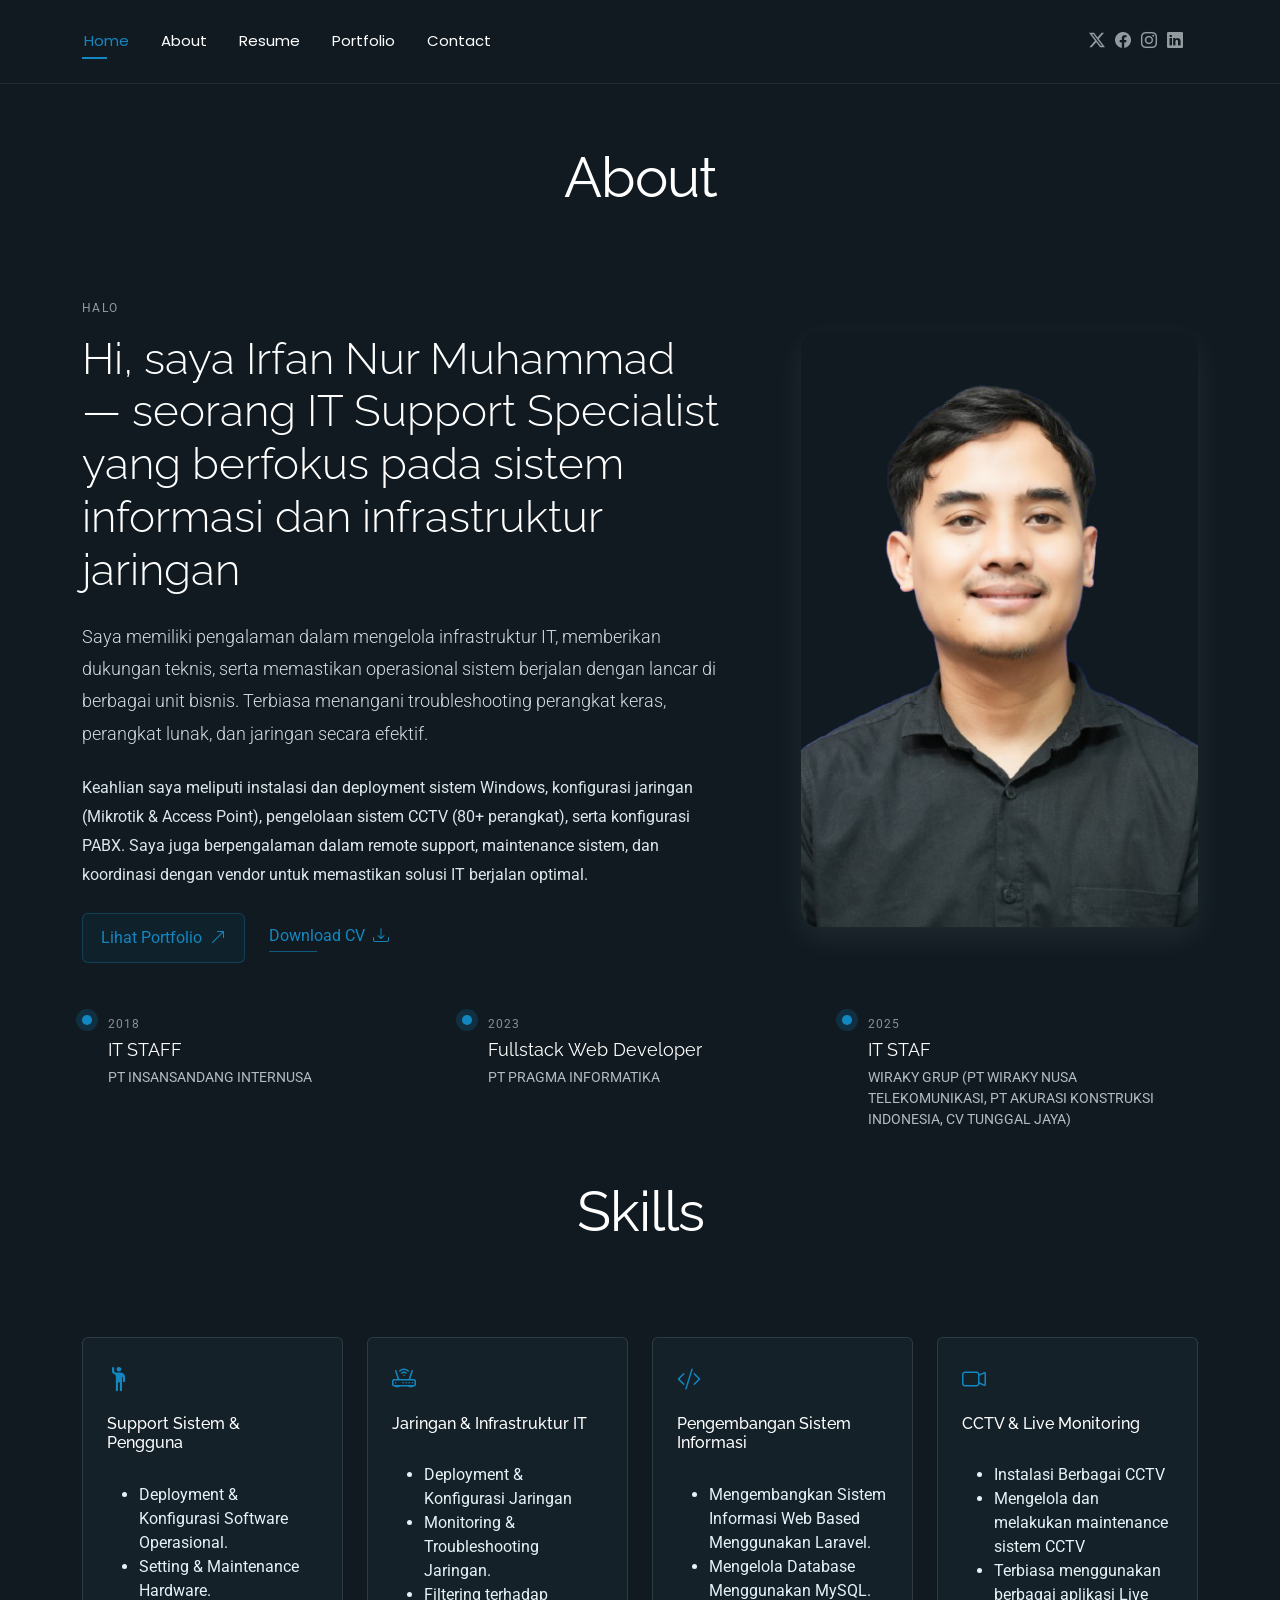
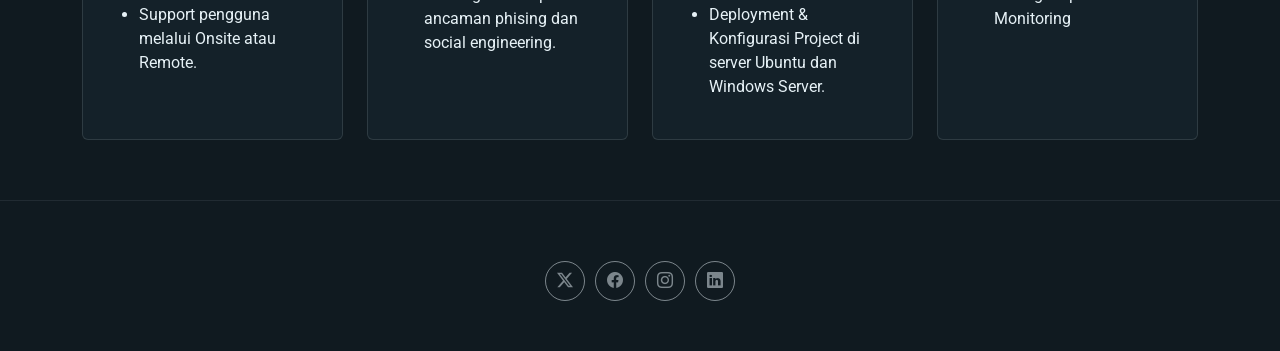
==== commit 09449d9a: "uodate" ====
--- a/about.html
+++ b/about.html
@@ -48,28 +48,10 @@
 
       <nav id="navmenu" class="navmenu">
         <ul>
-          <li><a href="index.html">Home</a></li>
-          <li><a href="about.html" class="active">About</a></li>
+               <li><a href="index.html" class="active">Home</a></li>
+          <li><a href="about.html">About</a></li>
           <li><a href="resume.html">Resume</a></li>
-          <li><a href="services.html">Services</a></li>
           <li><a href="portfolio.html">Portfolio</a></li>
-          <li class="dropdown"><a href="#"><span>Dropdown</span> <i class="bi bi-chevron-down toggle-dropdown"></i></a>
-            <ul>
-              <li><a href="#">Dropdown 1</a></li>
-              <li class="dropdown"><a href="#"><span>Deep Dropdown</span> <i class="bi bi-chevron-down toggle-dropdown"></i></a>
-                <ul>
-                  <li><a href="#">Deep Dropdown 1</a></li>
-                  <li><a href="#">Deep Dropdown 2</a></li>
-                  <li><a href="#">Deep Dropdown 3</a></li>
-                  <li><a href="#">Deep Dropdown 4</a></li>
-                  <li><a href="#">Deep Dropdown 5</a></li>
-                </ul>
-              </li>
-              <li><a href="#">Dropdown 2</a></li>
-              <li><a href="#">Dropdown 3</a></li>
-              <li><a href="#">Dropdown 4</a></li>
-            </ul>
-          </li>
           <li><a href="contact.html">Contact</a></li>
         </ul>
         <i class="mobile-nav-toggle d-xl-none bi bi-list"></i>
@@ -93,7 +75,7 @@
       <!-- Section Title -->
       <div class="container section-title" data-aos="fade-up">
         <h2>About</h2>
-        <p>Necessitatibus eius consequatur ex aliquid fuga eum quidem sint consectetur velit. Sed ut perspiciatis unde omnis iste natus error sit voluptatem accusantium doloremque laudantium totam rem aperiam</p>
+        <!-- <p>Memiliki pengalaman 5 tahun di bidang IT Support, dengan kemampuan menangani berbagai permasalahan teknis, memberikan dukungan yang efisien kepada pengguna, serta menjaga kelancaran operasional. Menguasai perangkat keras dan lunak, mampu menganalisis serta menyelesaikan masalah, dan memiliki keahlian dalam pengembangan sistem informasi berbasis web.</p> -->
       </div><!-- End Section Title -->
 
       <div class="container" data-aos="fade-up" data-aos-delay="100">
@@ -101,382 +83,142 @@
         <!-- Intro + Photo -->
         <div class="row align-items-center justify-content-between gy-5 mb-5">
           <div class="col-lg-7" data-aos="fade-right" data-aos-delay="150">
-            <div class="intro-content">
-              <span class="eyebrow">Hello there</span>
-              <h2 class="headline">Hi, I'm Brandon - a calm-minded creative developer crafting serene digital journeys</h2>
-              <p class="lead">
-                Lorem ipsum dolor sit amet, consectetur adipiscing elit. Pellentesque habitant morbi tristique senectus et netus. Sed interdum, nunc non feugiat tempor, orci lorem luctus ligula, vitae rutrum nisl lorem non nulla.
-              </p>
-              <p>
-                Integer posuere lacus in mi fringilla, eget luctus risus pulvinar. Curabitur a arcu a nisl tempus sagittis. Aenean varius, tortor sed porttitor dictum, augue eros viverra lectus, at efficitur magna lacus in risus.
-              </p>
-
-              <div class="cta-group">
-                <a href="#portfolio" class="btn-ghost">
-                  View My Work <i class="bi bi-arrow-up-right"></i>
-                </a>
-                <a href="#" class="link-underline">
-                  Download Resume <i class="bi bi-download"></i>
-                </a>
-              </div>
-            </div>
+      <div class="intro-content">
+  <span class="eyebrow">Halo</span>
+  <h2 class="headline">
+    Hi, saya Irfan Nur Muhammad — seorang IT Support Specialist yang berfokus pada sistem informasi dan infrastruktur jaringan
+  </h2>
+
+  <p class="lead">
+    Saya memiliki pengalaman dalam mengelola infrastruktur IT, memberikan dukungan teknis, serta memastikan operasional sistem berjalan dengan lancar di berbagai unit bisnis. Terbiasa menangani troubleshooting perangkat keras, perangkat lunak, dan jaringan secara efektif.
+  </p>
+
+  <p>
+    Keahlian saya meliputi instalasi dan deployment sistem Windows, konfigurasi jaringan (Mikrotik & Access Point), pengelolaan sistem CCTV (80+ perangkat), serta konfigurasi PABX. Saya juga berpengalaman dalam remote support, maintenance sistem, dan koordinasi dengan vendor untuk memastikan solusi IT berjalan optimal.
+  </p>
+
+  <div class="cta-group">
+    <a href="#portfolio" class="btn-ghost">
+      Lihat Portfolio <i class="bi bi-arrow-up-right"></i>
+    </a>
+    <a href="#" class="link-underline">
+      Download CV <i class="bi bi-download"></i>
+    </a>
+  </div>
+</div>
           </div>
 
           <div class="col-lg-5" data-aos="zoom-in" data-aos-delay="250">
             <figure class="profile-figure text-center text-lg-end">
-              <img src="assets/img/profile/profile-square-11.webp" alt="Portrait of Alex" class="img-fluid profile-photo">
+              <img src="assets/img/profile/profile-irfan.png" alt="Portrait of Alex" class="img-fluid profile-photo">
             </figure>
           </div>
         </div>
         <!-- End Intro + Photo -->
-
-        <!-- Skills Grid -->
-        <div class="mb-5">
-          <div class="row g-4">
-            <div class="col-6 col-md-4 col-lg-3" data-aos="fade-up" data-aos-delay="120">
-              <div class="skill-item">
-                <i class="bi bi-layout-text-window"></i>
-                <h3>UI/UX</h3>
-                <p>Vivamus sagittis lacus molestie placerat.</p>
-              </div>
-            </div>
-            <div class="col-6 col-md-4 col-lg-3" data-aos="fade-up" data-aos-delay="180">
-              <div class="skill-item">
-                <i class="bi bi-code-slash"></i>
-                <h3>React.js</h3>
-                <p>Maecenas pharetra magna sit amet risus.</p>
-              </div>
-            </div>
-            <div class="col-6 col-md-4 col-lg-3" data-aos="fade-up" data-aos-delay="240">
-              <div class="skill-item">
-                <i class="bi bi-phone"></i>
-                <h3>Mobile-first</h3>
-                <p>Donec id elit non mi porta gravida.</p>
-              </div>
-            </div>
-            <div class="col-6 col-md-4 col-lg-3" data-aos="fade-up" data-aos-delay="300">
-              <div class="skill-item">
-                <i class="bi bi-camera"></i>
-                <h3>Photography</h3>
-                <p>Aliquam euismod nunc at augue cursus.</p>
-              </div>
-            </div>
-          </div>
-        </div>
-        <!-- End Skills Grid -->
 
         <!-- Journey Timeline -->
         <div class="mb-5">
           <div class="row g-4">
-            <div class="col-md-6 col-lg-3" data-aos="fade-up" data-aos-delay="120">
+            <div class="col-md-4 col-lg-4" data-aos="fade-up" data-aos-delay="120">
               <article class="timeline-item">
                 <span class="dot"></span>
                 <time>2018</time>
-                <h4>B.A. in Design</h4>
-                <p>Quisque euismod turpis ut sapien luctus bibendum.</p>
-              </article>
-            </div>
-            <div class="col-md-6 col-lg-3" data-aos="fade-up" data-aos-delay="180">
-              <article class="timeline-item">
-                <span class="dot"></span>
-                <time>2020</time>
-                <h4>Freelance Start</h4>
-                <p>Mauris non arcu non urna convallis vulputate.</p>
-              </article>
-            </div>
-            <div class="col-md-6 col-lg-3" data-aos="fade-up" data-aos-delay="240">
-              <article class="timeline-item">
-                <span class="dot"></span>
-                <time>2022</time>
-                <h4>Joined Creative Studio</h4>
-                <p>Nunc sed nibh et libero fermentum posuere.</p>
-              </article>
-            </div>
-            <div class="col-md-6 col-lg-3" data-aos="fade-up" data-aos-delay="300">
+                <h4>IT STAFF</h4>
+                <p>PT INSANSANDANG INTERNUSA</p>
+              </article>
+            </div>
+            <div class="col-md-4 col-lg-4" data-aos="fade-up" data-aos-delay="180">
+              <article class="timeline-item">
+                <span class="dot"></span>
+                <time>2023</time>
+                <h4>Fullstack Web Developer</h4>
+                <p>PT PRAGMA INFORMATIKA</p>
+              </article>
+            </div>
+            <div class="col-md-4 col-lg-4" data-aos="fade-up" data-aos-delay="240">
+              <article class="timeline-item">
+                <span class="dot"></span>
+                <time>2025</time>
+                <h4>IT STAF</h4>
+                <p>WIRAKY GRUP (PT WIRAKY NUSA TELEKOMUNIKASI, PT AKURASI KONSTRUKSI INDONESIA, CV TUNGGAL JAYA)</p>
+              </article>
+            </div>
+            <!-- <div class="col-md-6 col-lg-3" data-aos="fade-up" data-aos-delay="300">
               <article class="timeline-item">
                 <span class="dot"></span>
                 <time>2024</time>
                 <h4>Lead Frontend</h4>
                 <p>Proin commodo massa sit amet urna pretium.</p>
               </article>
-            </div>
+            </div> -->
           </div>
         </div>
         <!-- End Journey Timeline -->
 
-        <!-- Quote -->
-        <blockquote class="personal-quote text-center mb-5" data-aos="fade-down" data-aos-delay="200">
-          <p>"Building clean and meaningful experiences through thoughtful code and quiet design."</p>
-        </blockquote>
-        <!-- End Quote -->
-
-        <!-- Fun Facts -->
-        <div class="row g-3 justify-content-center">
-          <div class="col-6 col-md-3 col-lg-2" data-aos="zoom-in" data-aos-delay="120">
-            <div class="fact-pill">
-              <i class="bi bi-magic"></i>
-              <span>Minimalism</span>
-            </div>
-          </div>
-          <div class="col-6 col-md-3 col-lg-2" data-aos="zoom-in" data-aos-delay="160">
-            <div class="fact-pill">
-              <i class="bi bi-headphones"></i>
-              <span>Lo-fi Beats</span>
-            </div>
-          </div>
-          <div class="col-6 col-md-3 col-lg-2" data-aos="zoom-in" data-aos-delay="200">
-            <div class="fact-pill">
-              <i class="bi bi-geo-alt"></i>
-              <span>City Walks</span>
-            </div>
-          </div>
-          <div class="col-6 col-md-3 col-lg-2" data-aos="zoom-in" data-aos-delay="240">
-            <div class="fact-pill">
-              <i class="bi bi-brush"></i>
-              <span>Sketching</span>
+          <!-- Skills Grid -->
+        <div class="mb-2">
+          <div class="container section-title" data-aos="fade-up">
+        <h2>Skills</h2>
+      </div><!-- End Section Title -->
+      </div>
+          <div class="row g-4">
+            <div class="col-6 col-md-4 col-lg-3" data-aos="fade-up" data-aos-delay="120">
+              <div class="skill-item">
+                <i class="bi bi-person-raised-hand"></i>
+                <h3>Support Sistem & Pengguna</h3>
+                <br>
+                <ul>
+                  <li>Deployment & Konfigurasi Software Operasional.</li>
+                  <li>Setting & Maintenance Hardware.</li>
+                  <li>Support pengguna melalui Onsite atau Remote.</li>
+                </ul>
+              </div>
+            </div>
+            <div class="col-6 col-md-4 col-lg-3" data-aos="fade-up" data-aos-delay="180">
+              <div class="skill-item">
+                <i class="bi bi-router"></i>
+                <h3>Jaringan & Infrastruktur IT</h3>
+                <br>
+                <ul>
+                  <li>Deployment & Konfigurasi Jaringan</li>
+                  <li>Monitoring & Troubleshooting Jaringan.</li>
+                  <li>Filtering terhadap ancaman phising dan social engineering.</li>
+                </ul>
+              </div>
+            </div>
+            <div class="col-6 col-md-4 col-lg-3" data-aos="fade-up" data-aos-delay="240">
+              <div class="skill-item">
+                <i class="bi bi-code-slash"></i>
+                <h3>Pengembangan Sistem Informasi</h3>
+                <br>
+                <ul>
+                  <li>Mengembangkan Sistem Informasi Web Based Menggunakan Laravel.</li>
+                  <li>Mengelola Database Menggunakan MySQL.</li>
+                  <li>Deployment & Konfigurasi Project di server Ubuntu dan Windows Server.</li>
+                </ul>
+              </div>
+            </div>
+            <div class="col-6 col-md-4 col-lg-3" data-aos="fade-up" data-aos-delay="300">
+              <div class="skill-item">
+                <i class="bi bi-camera-video"></i>
+                <h3>CCTV & Live Monitoring</h3>
+                <br>
+                <ul>
+                  <li>Instalasi Berbagai CCTV </li>
+                  <li>Mengelola dan melakukan maintenance sistem CCTV </li>
+                  <li>Terbiasa menggunakan berbagai aplikasi Live Monitoring </li>
+                </ul>
+              </div>
             </div>
           </div>
         </div>
-        <!-- End Fun Facts -->
+        <!-- End Skills Grid -->
+
 
       </div>
 
     </section><!-- /About Section -->
 
-    <!-- Skills Section -->
-    <section id="skills" class="skills section">
-
-      <!-- Section Title -->
-      <div class="container section-title" data-aos="fade-up">
-        <h2>Skills</h2>
-        <p>Necessitatibus eius consequatur ex aliquid fuga eum quidem sint consectetur velit. Sed ut perspiciatis unde omnis iste natus error sit voluptatem accusantium doloremque laudantium totam rem aperiam</p>
-      </div><!-- End Section Title -->
-
-      <div class="container" data-aos="fade-up" data-aos-delay="100">
-
-        <div class="row g-4 skills-animation">
-
-          <div class="col-md-6 col-lg-3" data-aos="fade-up" data-aos-delay="100">
-            <div class="skill-box">
-              <h3>HTML</h3>
-              <p>Sed ut perspiciatis unde omnis iste natus error sit voluptatem.</p>
-              <span class="text-end d-block">90%</span>
-              <div class="progress">
-                <div class="progress-bar" role="progressbar" aria-valuenow="90" aria-valuemin="0" aria-valuemax="100"></div>
-              </div>
-            </div>
-          </div>
-
-          <div class="col-md-6 col-lg-3" data-aos="fade-up" data-aos-delay="200">
-            <div class="skill-box">
-              <h3>CSS</h3>
-              <p>Nemo enim ipsam voluptatem quia voluptas sit aspernatur.</p>
-              <span class="text-end d-block">90%</span>
-              <div class="progress">
-                <div class="progress-bar" role="progressbar" aria-valuenow="95" aria-valuemin="0" aria-valuemax="100"></div>
-              </div>
-            </div>
-          </div>
-
-          <div class="col-md-6 col-lg-3" data-aos="fade-up" data-aos-delay="300">
-            <div class="skill-box">
-              <h3>JavaScript</h3>
-              <p>Neque porro quisquam est qui dolorem ipsum quia dolor.</p>
-              <span class="text-end d-block">80%</span>
-              <div class="progress">
-                <div class="progress-bar" role="progressbar" aria-valuenow="80" aria-valuemin="0" aria-valuemax="100"></div>
-              </div>
-            </div>
-          </div>
-
-          <div class="col-md-6 col-lg-3" data-aos="fade-up" data-aos-delay="400">
-            <div class="skill-box">
-              <h3>Photoshop</h3>
-              <p>Quis autem vel eum iure reprehenderit qui in ea voluptate.</p>
-              <span class="text-end d-block">55%</span>
-              <div class="progress">
-                <div class="progress-bar" role="progressbar" aria-valuenow="55" aria-valuemin="0" aria-valuemax="100">
-                </div>
-              </div>
-            </div>
-          </div>
-
-        </div>
-
-      </div>
-
-    </section><!-- /Skills Section -->
-
-    <!-- Stats Section -->
-    <section id="stats" class="stats section dark-background">
-
-      <div class="container" data-aos="fade-up" data-aos-delay="100">
-
-        <div class="row align-items-center">
-          <div class="col-lg-4" data-aos="fade-up" data-aos-delay="200">
-            <div class="avatars d-flex align-items-center">
-              <img src="assets/img/person/person-m-2.webp" alt="Avatar 1" class="rounded-circle" loading="lazy">
-              <img src="assets/img/person/person-m-3.webp" alt="Avatar 2" class="rounded-circle" loading="lazy">
-              <img src="assets/img/person/person-f-5.webp" alt="Avatar 3" class="rounded-circle" loading="lazy">
-              <img src="assets/img/person/person-m-5.webp" alt="Avatar 4" class="rounded-circle" loading="lazy">
-            </div>
-          </div>
-
-          <div class="col-lg-8">
-            <div class="row counters">
-              <div class="col-md-4" data-aos="fade-up" data-aos-delay="300">
-                <h2><span data-purecounter-start="0" data-purecounter-end="185" data-purecounter-duration="1" class="purecounter"></span>+</h2>
-                <p>Nemo enim ipsam</p>
-              </div>
-
-              <div class="col-md-4" data-aos="fade-up" data-aos-delay="400">
-                <h2><span data-purecounter-start="0" data-purecounter-end="32" data-purecounter-duration="1" class="purecounter"></span>K</h2>
-                <p>Voluptatem sequi</p>
-              </div>
-
-              <div class="col-md-4" data-aos="fade-up" data-aos-delay="500">
-                <h2><span data-purecounter-start="0" data-purecounter-end="128" data-purecounter-duration="1" class="purecounter"></span>+</h2>
-                <p>Dolor sit consectetur</p>
-              </div>
-            </div>
-          </div>
-        </div>
-      </div>
-
-    </section><!-- /Stats Section -->
-
-    <!-- Testimonials Section -->
-    <section id="testimonials" class="testimonials section">
-
-      <!-- Section Title -->
-      <div class="container section-title" data-aos="fade-up">
-        <h2>Testimonials</h2>
-        <p>Necessitatibus eius consequatur ex aliquid fuga eum quidem sint consectetur velit</p>
-      </div><!-- End Section Title -->
-
-      <div class="container" data-aos="fade-up" data-aos-delay="100">
-
-        <div class="swiper init-swiper">
-          <script type="application/json" class="swiper-config">
-            {
-              "loop": true,
-              "speed": 600,
-              "autoplay": {
-                "delay": 5000
-              },
-              "slidesPerView": "auto",
-              "pagination": {
-                "el": ".swiper-pagination",
-                "type": "bullets",
-                "clickable": true
-              }
-            }
-          </script>
-          <div class="swiper-wrapper">
-
-            <div class="swiper-slide">
-              <div class="testimonial-item">
-                <div class="row gy-4 justify-content-center">
-                  <div class="col-lg-6">
-                    <div class="testimonial-content">
-                      <p>
-                        <i class="bi bi-quote quote-icon-left"></i>
-                        <span>Proin iaculis purus consequat sem cure digni ssim donec porttitora entum suscipit rhoncus. Accusantium quam, ultricies eget id, aliquam eget nibh et. Maecen aliquam, risus at semper.</span>
-                        <i class="bi bi-quote quote-icon-right"></i>
-                      </p>
-                      <h3>Saul Goodman</h3>
-                      <h4>Ceo &amp; Founder</h4>
-                      <div class="stars">
-                        <i class="bi bi-star-fill"></i><i class="bi bi-star-fill"></i><i class="bi bi-star-fill"></i><i class="bi bi-star-fill"></i><i class="bi bi-star-fill"></i>
-                      </div>
-                    </div>
-                  </div>
-                  <div class="col-lg-2 text-center">
-                    <img src="assets/img/person/person-m-9.webp" class="img-fluid testimonial-img" alt="">
-                  </div>
-                </div>
-              </div>
-            </div><!-- End testimonial item -->
-
-            <div class="swiper-slide">
-              <div class="testimonial-item">
-                <div class="row gy-4 justify-content-center">
-                  <div class="col-lg-6">
-                    <div class="testimonial-content">
-                      <p>
-                        <i class="bi bi-quote quote-icon-left"></i>
-                        <span>Export tempor illum tamen malis malis eram quae irure esse labore quem cillum quid cillum eram malis quorum velit fore eram velit sunt aliqua noster fugiat irure amet legam anim culpa.</span>
-                        <i class="bi bi-quote quote-icon-right"></i>
-                      </p>
-                      <h3>Sara Wilsson</h3>
-                      <h4>Designer</h4>
-                      <div class="stars">
-                        <i class="bi bi-star-fill"></i><i class="bi bi-star-fill"></i><i class="bi bi-star-fill"></i><i class="bi bi-star-fill"></i><i class="bi bi-star-fill"></i>
-                      </div>
-                    </div>
-                  </div>
-                  <div class="col-lg-2 text-center">
-                    <img src="assets/img/person/person-f-5.webp" class="img-fluid testimonial-img" alt="">
-                  </div>
-                </div>
-              </div>
-            </div><!-- End testimonial item -->
-
-            <div class="swiper-slide">
-              <div class="testimonial-item">
-                <div class="row gy-4 justify-content-center">
-                  <div class="col-lg-6">
-                    <div class="testimonial-content">
-                      <p>
-                        <i class="bi bi-quote quote-icon-left"></i>
-                        <span>Enim nisi quem export duis labore cillum quae magna enim sint quorum nulla quem veniam duis minim tempor labore quem eram duis noster aute amet eram fore quis sint minim.</span>
-                        <i class="bi bi-quote quote-icon-right"></i>
-                      </p>
-                      <h3>Jena Karlis</h3>
-                      <h4>Store Owner</h4>
-                      <div class="stars">
-                        <i class="bi bi-star-fill"></i><i class="bi bi-star-fill"></i><i class="bi bi-star-fill"></i><i class="bi bi-star-fill"></i><i class="bi bi-star-fill"></i>
-                      </div>
-                    </div>
-                  </div>
-                  <div class="col-lg-2 text-center">
-                    <img src="assets/img/person/person-f-12.webp" class="img-fluid testimonial-img" alt="">
-                  </div>
-                </div>
-              </div>
-            </div><!-- End testimonial item -->
-
-            <div class="swiper-slide">
-              <div class="testimonial-item">
-                <div class="row gy-4 justify-content-center">
-                  <div class="col-lg-6">
-                    <div class="testimonial-content">
-                      <p>
-                        <i class="bi bi-quote quote-icon-left"></i>
-                        <span>Fugiat enim eram quae cillum dolore dolor amet nulla culpa multos export minim fugiat minim velit minim dolor enim duis veniam ipsum anim magna sunt elit fore quem dolore labore illum veniam.</span>
-                        <i class="bi bi-quote quote-icon-right"></i>
-                      </p>
-                      <h3>John Larson</h3>
-                      <h4>Entrepreneur</h4>
-                      <div class="stars">
-                        <i class="bi bi-star-fill"></i><i class="bi bi-star-fill"></i><i class="bi bi-star-fill"></i><i class="bi bi-star-fill"></i><i class="bi bi-star-fill"></i>
-                      </div>
-                    </div>
-                  </div>
-                  <div class="col-lg-2 text-center">
-                    <img src="assets/img/person/person-m-12.webp" class="img-fluid testimonial-img" alt="">
-                  </div>
-                </div>
-              </div>
-            </div><!-- End testimonial item -->
-
-          </div>
-          <div class="swiper-pagination"></div>
-        </div>
-
-      </div>
-
-    </section><!-- /Testimonials Section -->
 
   </main>
 
@@ -484,7 +226,7 @@
 
     <div class="container">
       <div class="copyright text-center ">
-        <p>© <span>Copyright</span> <strong class="px-1 sitename">FolioOne</strong> <span>All Rights Reserved<br></span></p>
+        <!-- <p>© <span>Copyright</span> <strong class="px-1 sitename">FolioOne</strong> <span>All Rights Reserved<br></span></p> -->
       </div>
       <div class="social-links d-flex justify-content-center">
         <a href=""><i class="bi bi-twitter-x"></i></a>
@@ -497,7 +239,7 @@
         <!-- You can delete the links only if you've purchased the pro version. -->
         <!-- Licensing information: https://bootstrapmade.com/license/ -->
         <!-- Purchase the pro version with working PHP/AJAX contact form: [buy-url] -->
-        Designed by <a href="https://bootstrapmade.com/">BootstrapMade</a> | <a href="https://bootstrapmade.com/tools/">DevTools</a>
+        <!-- Designed by <a href="https://bootstrapmade.com/">BootstrapMade</a> | <a href="https://bootstrapmade.com/tools/">DevTools</a> -->
       </div>
     </div>
 
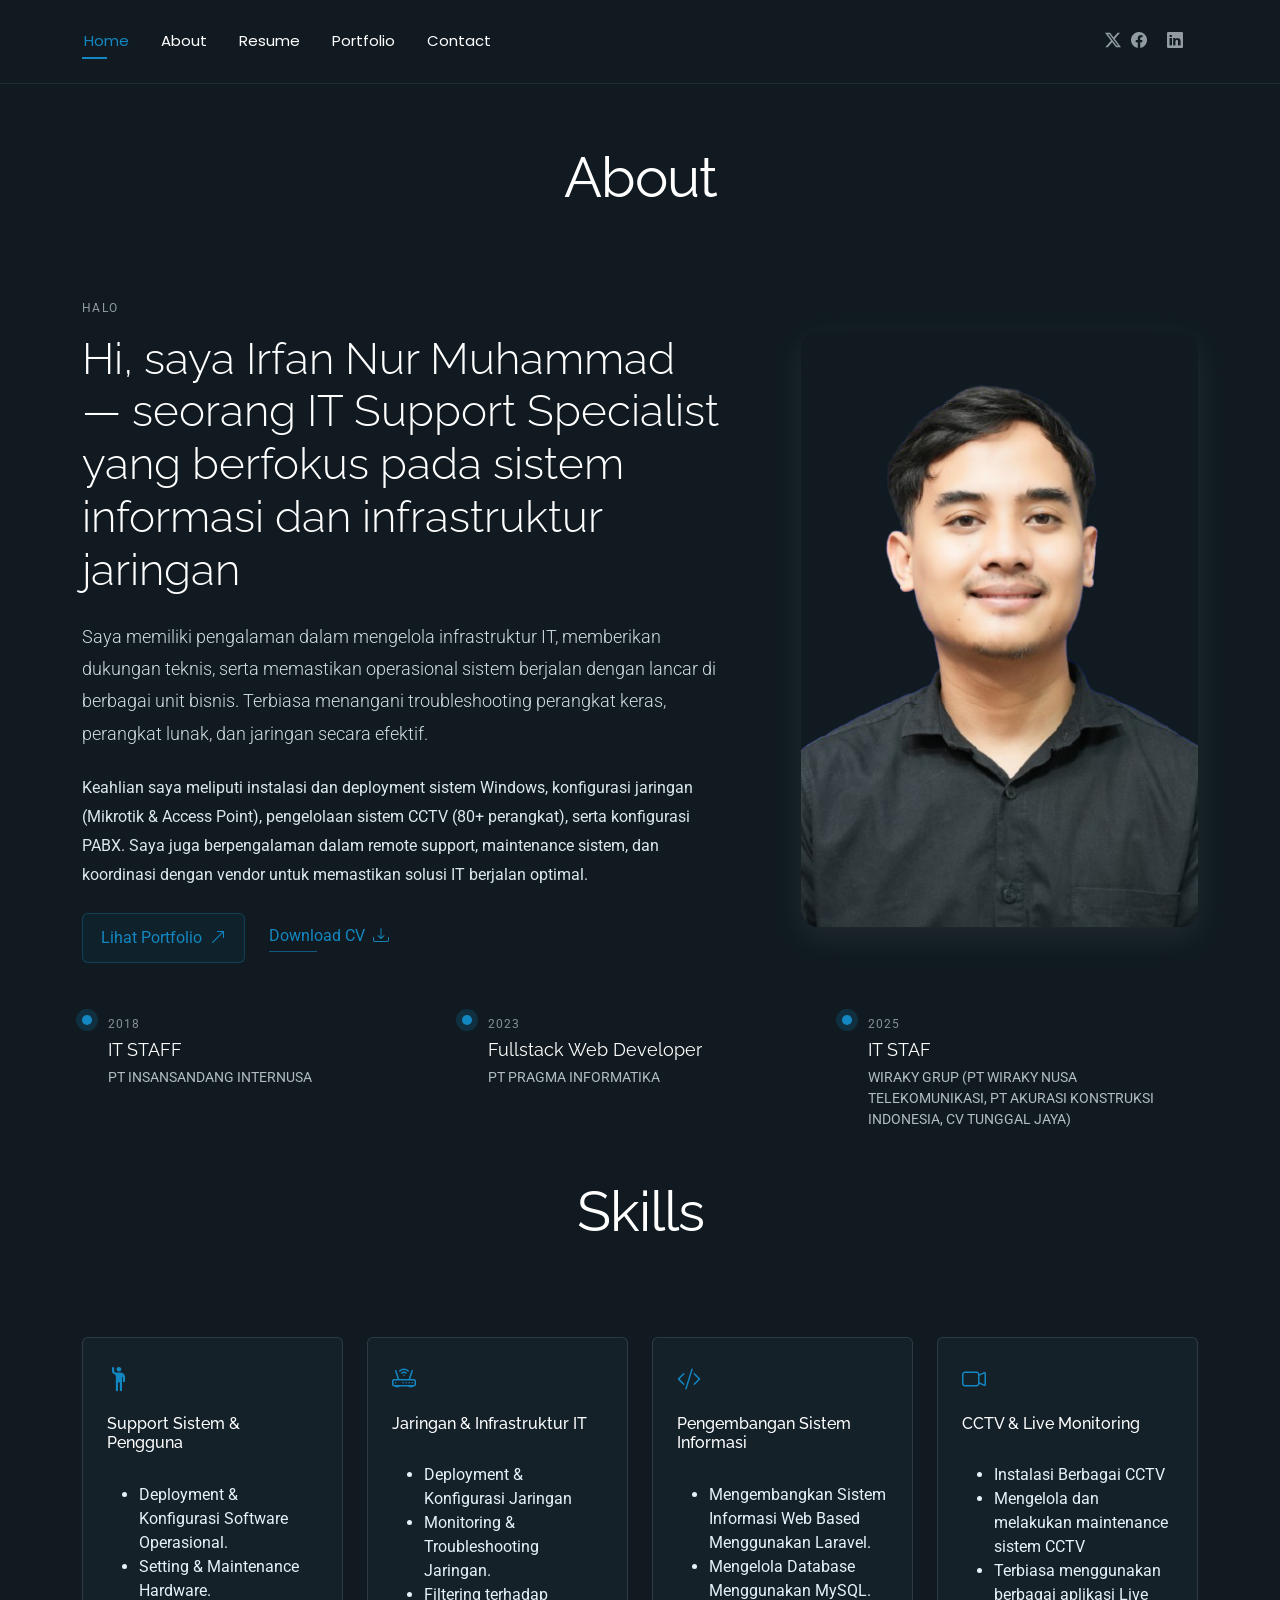
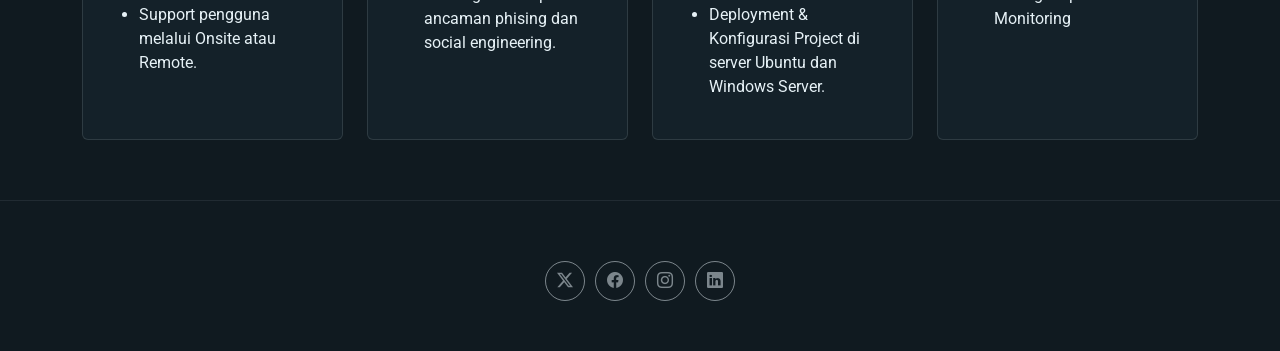
==== commit 89b91dc0: "update social link" ====
--- a/about.html
+++ b/about.html
@@ -4,12 +4,12 @@
 <head>
   <meta charset="utf-8">
   <meta content="width=device-width, initial-scale=1.0" name="viewport">
-  <title>About - FolioOne Bootstrap Template</title>
+  <title>About - Ir'fan Nur Muhammad</title>
   <meta name="description" content="">
   <meta name="keywords" content="">
 
   <!-- Favicons -->
-  <link href="assets/img/favicon.png" rel="icon">
+  <link href="assets/img/profile/profile-irfan.png" rel="icon">
   <link href="assets/img/apple-touch-icon.png" rel="apple-touch-icon">
 
   <!-- Fonts -->
@@ -58,10 +58,10 @@
       </nav>
 
       <div class="header-social-links">
-        <a href="#" class="twitter"><i class="bi bi-twitter-x"></i></a>
-        <a href="#" class="facebook"><i class="bi bi-facebook"></i></a>
-        <a href="#" class="instagram"><i class="bi bi-instagram"></i></a>
-        <a href="#" class="linkedin"><i class="bi bi-linkedin"></i></a>
+        <a href="https://x.com/irfannm21" class="twitter"><i class="bi bi-twitter-x"></i></a>
+        <a href="https://web.facebook.com/nmercy.phangould" class="facebook"><i class="bi bi-facebook"></i></a>
+        <a href="https://www.instagram.com/irfannm21/" class="instagram"><i class="bi bi"></i></a>
+        <a href="https://www.linkedin.com/in/irfan-nur-muhammad-a097331b2/" class="linkedin"><i class="bi bi-linkedin"></i></a>
       </div>
 
     </div>
@@ -226,20 +226,20 @@
 
     <div class="container">
       <div class="copyright text-center ">
-        <!-- <p>© <span>Copyright</span> <strong class="px-1 sitename">FolioOne</strong> <span>All Rights Reserved<br></span></p> -->
+        <!--  -->
       </div>
       <div class="social-links d-flex justify-content-center">
-        <a href=""><i class="bi bi-twitter-x"></i></a>
-        <a href=""><i class="bi bi-facebook"></i></a>
-        <a href=""><i class="bi bi-instagram"></i></a>
-        <a href=""><i class="bi bi-linkedin"></i></a>
+        <a href="https://x.com/irfannm21"><i class="bi bi-twitter-x"></i></a>
+        <a href="https://web.facebook.com/nmercy.phangould"><i class="bi bi-facebook"></i></a>
+        <a href="https://www.instagram.com/irfannm21/"><i class="bi bi-instagram"></i></a>
+        <a href="https://www.linkedin.com/in/irfan-nur-muhammad-a097331b2/"><i class="bi bi-linkedin"></i></a>
       </div>
       <div class="credits">
         <!-- All the links in the footer should remain intact. -->
         <!-- You can delete the links only if you've purchased the pro version. -->
         <!-- Licensing information: https://bootstrapmade.com/license/ -->
         <!-- Purchase the pro version with working PHP/AJAX contact form: [buy-url] -->
-        <!-- Designed by <a href="https://bootstrapmade.com/">BootstrapMade</a> | <a href="https://bootstrapmade.com/tools/">DevTools</a> -->
+        <!-- -->
       </div>
     </div>
 
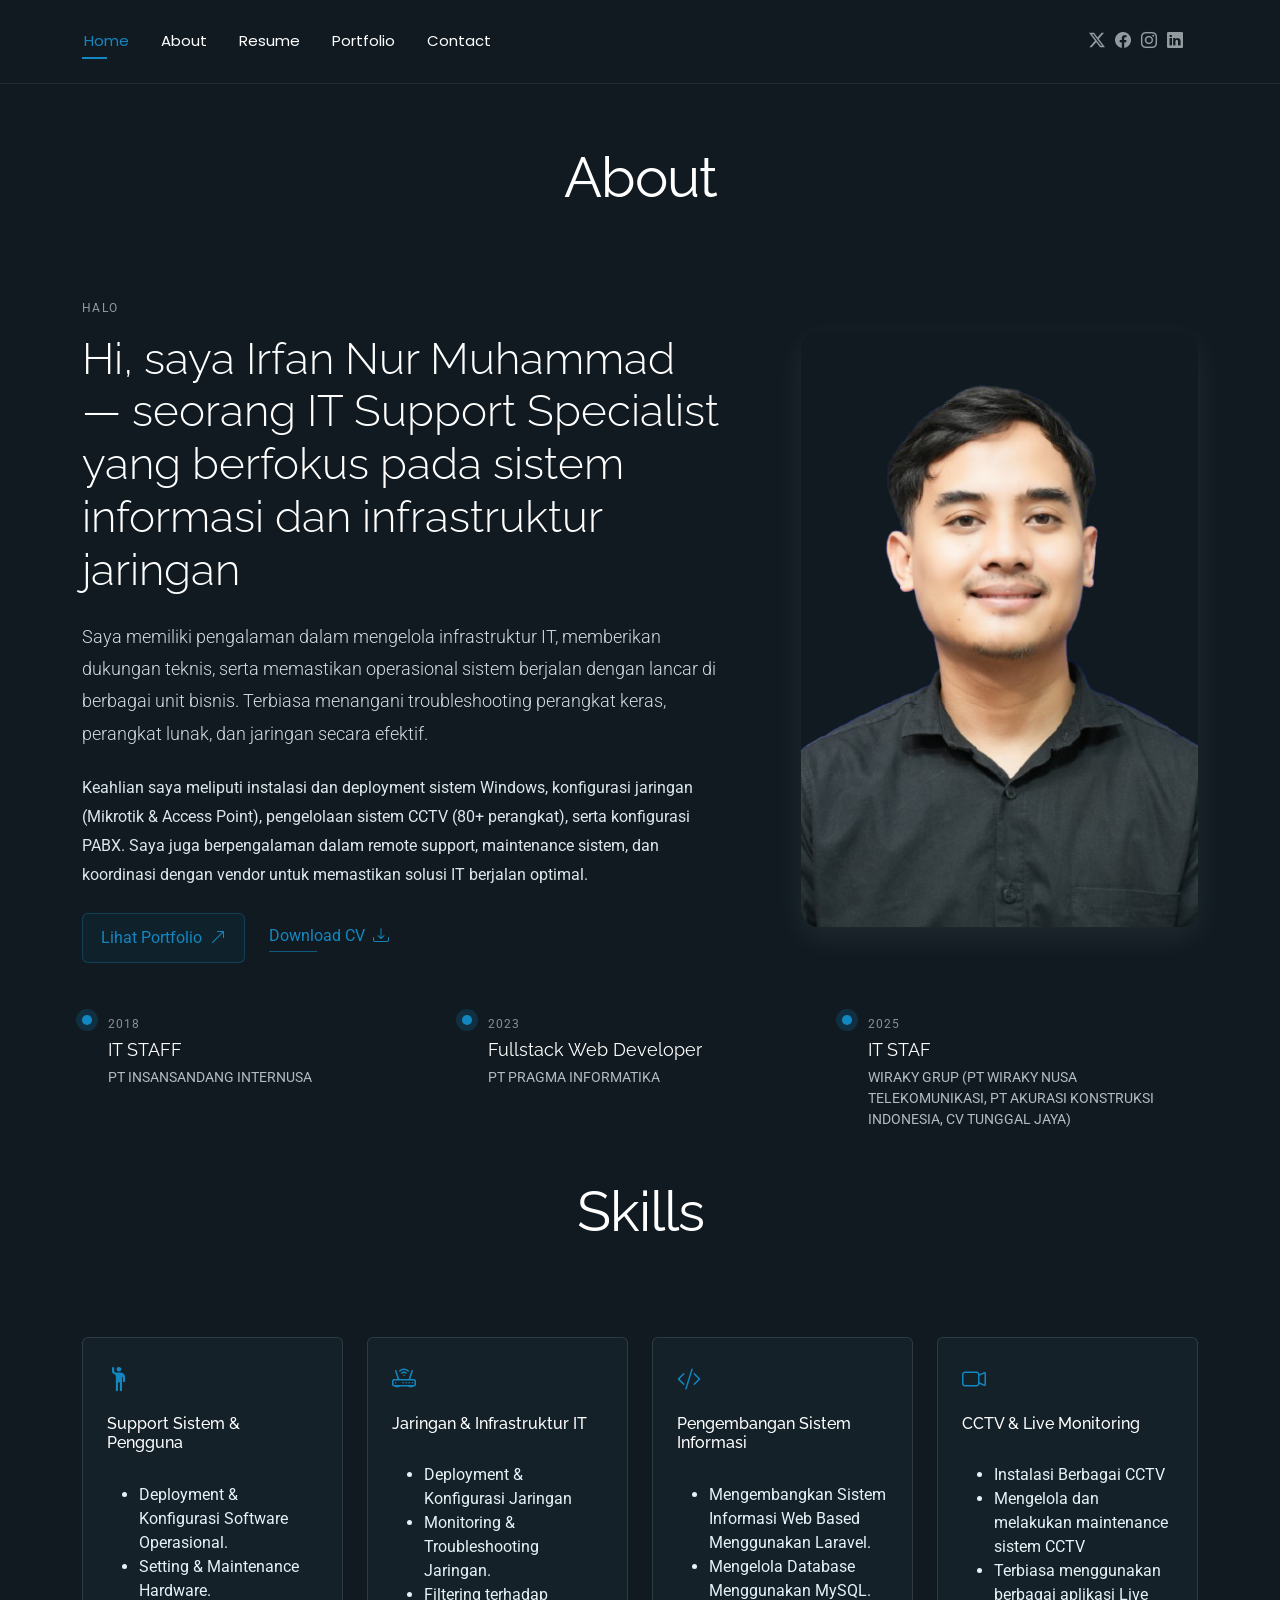
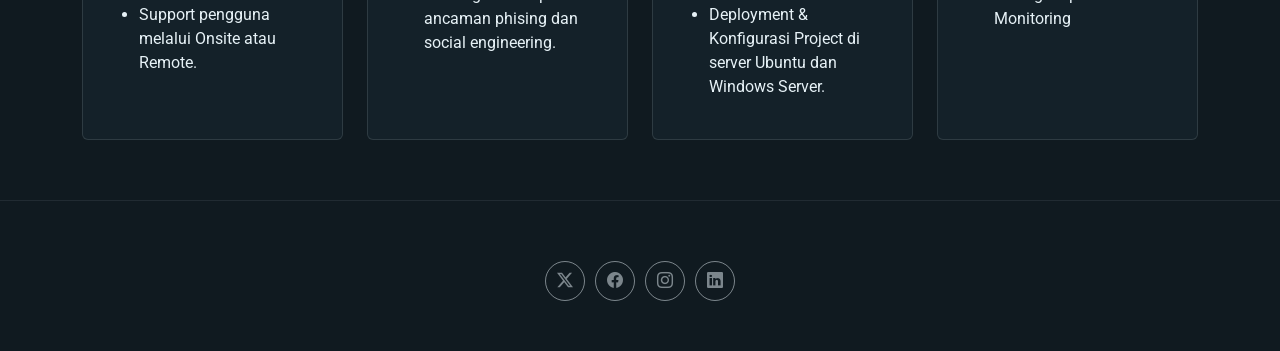
==== commit 80356402: "update social link" ====
--- a/about.html
+++ b/about.html
@@ -60,7 +60,7 @@
       <div class="header-social-links">
         <a href="https://x.com/irfannm21" class="twitter"><i class="bi bi-twitter-x"></i></a>
         <a href="https://web.facebook.com/nmercy.phangould" class="facebook"><i class="bi bi-facebook"></i></a>
-        <a href="https://www.instagram.com/irfannm21/" class="instagram"><i class="bi bi"></i></a>
+        <a href="https://www.instagram.com/irfannm21/" class="instagram"><i class="bi bi-instagram"></i></a>
         <a href="https://www.linkedin.com/in/irfan-nur-muhammad-a097331b2/" class="linkedin"><i class="bi bi-linkedin"></i></a>
       </div>
 
